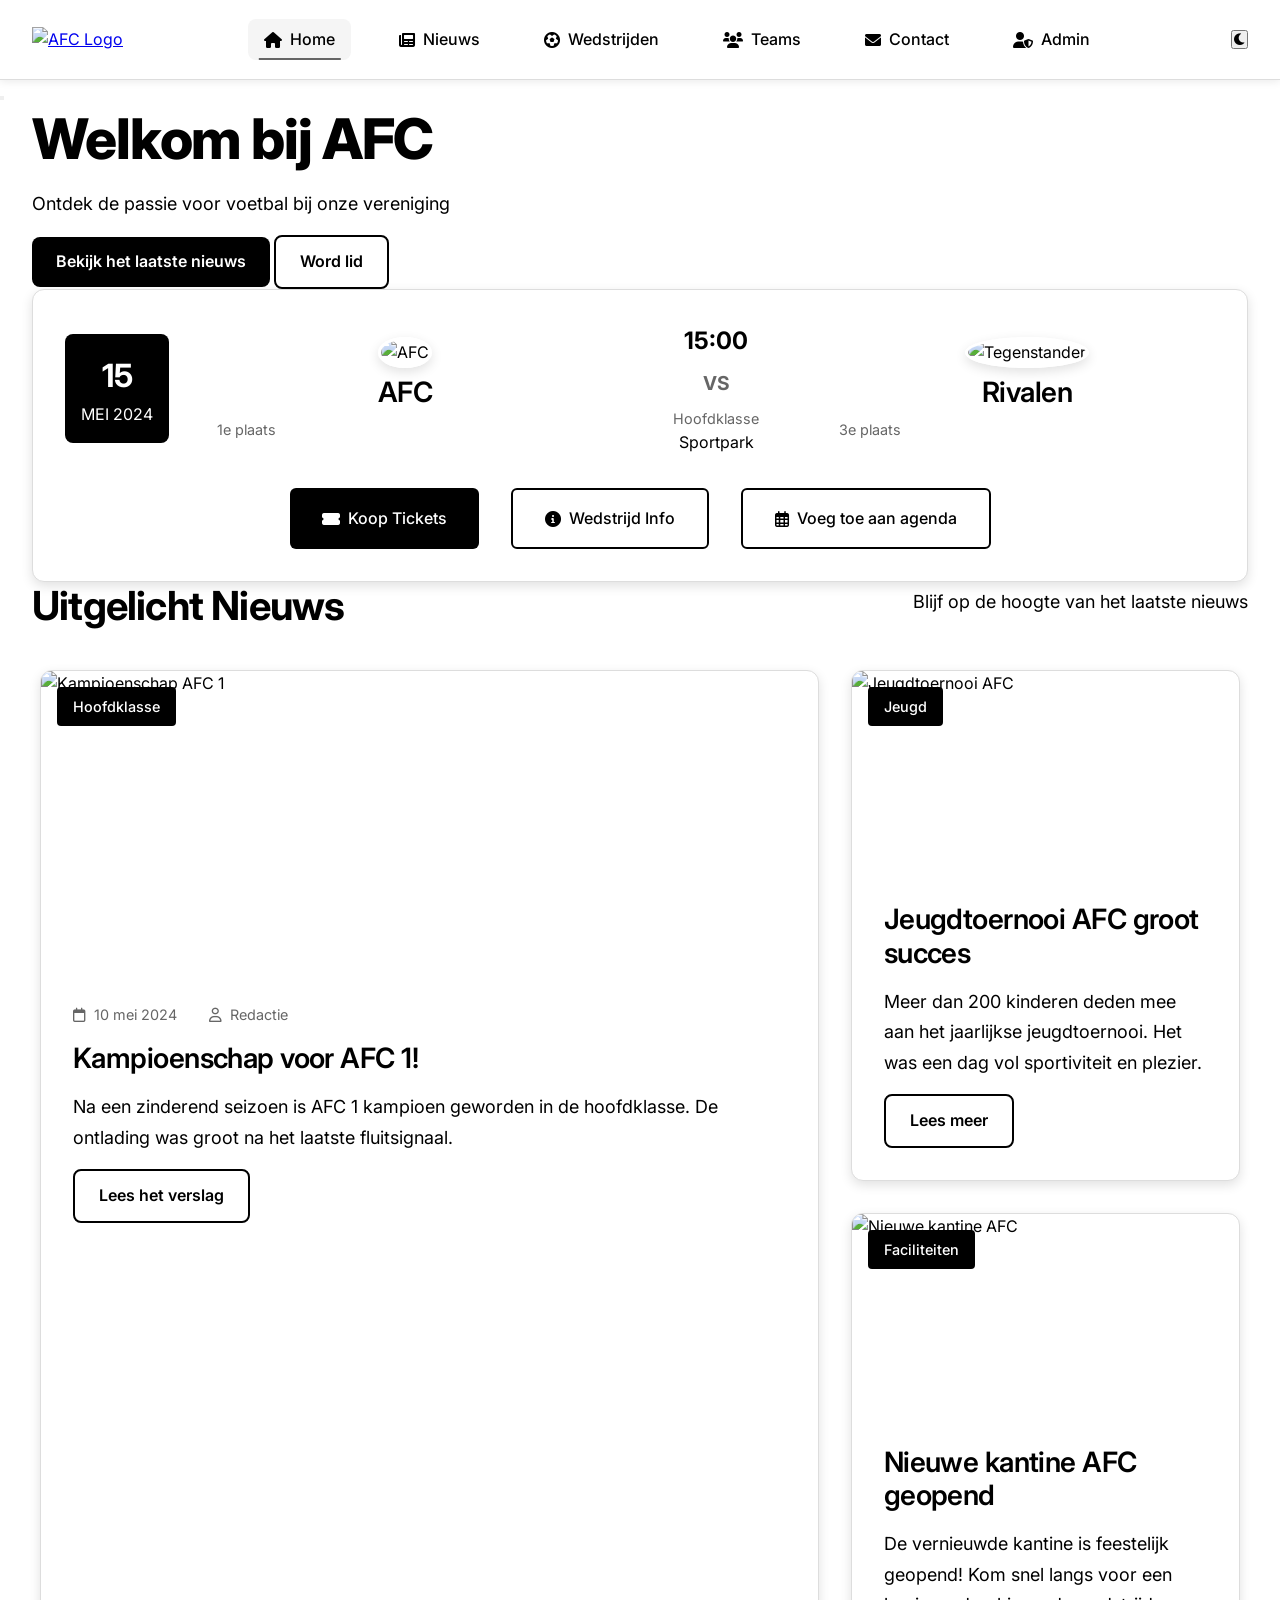
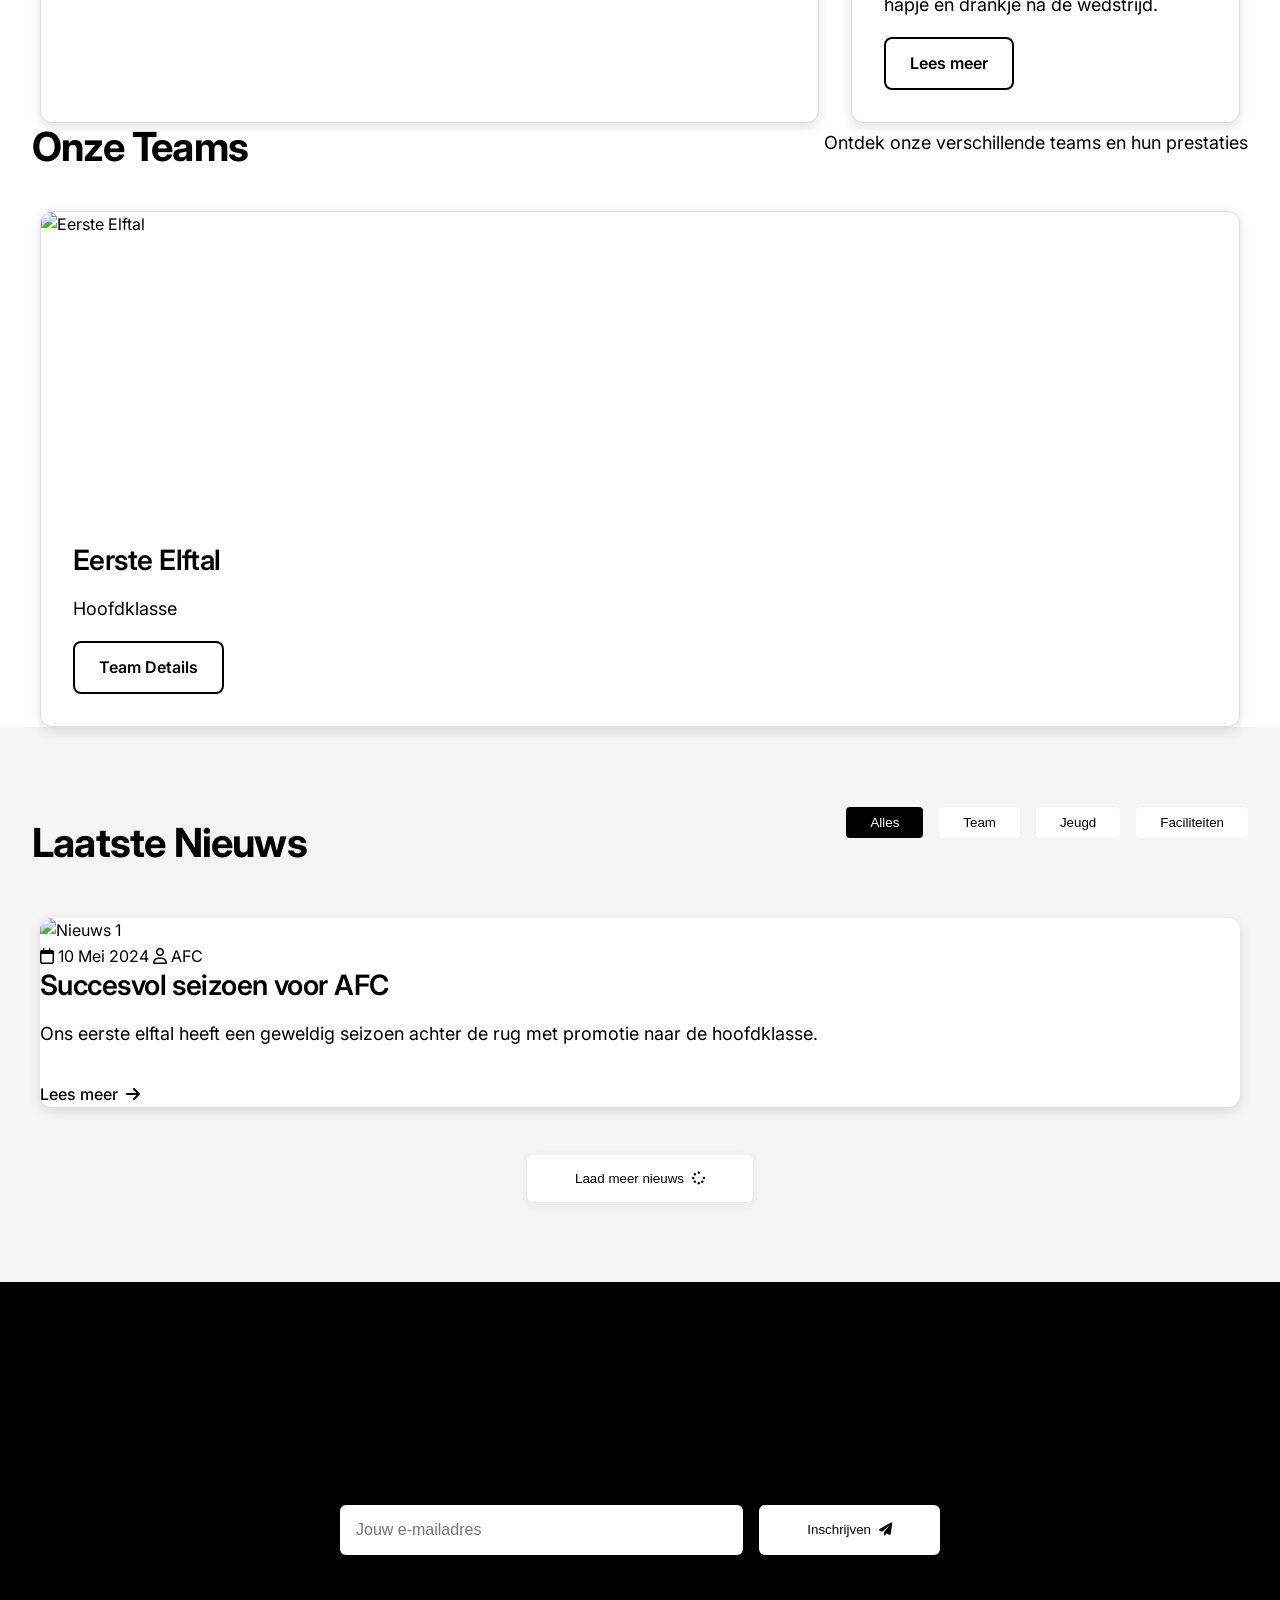
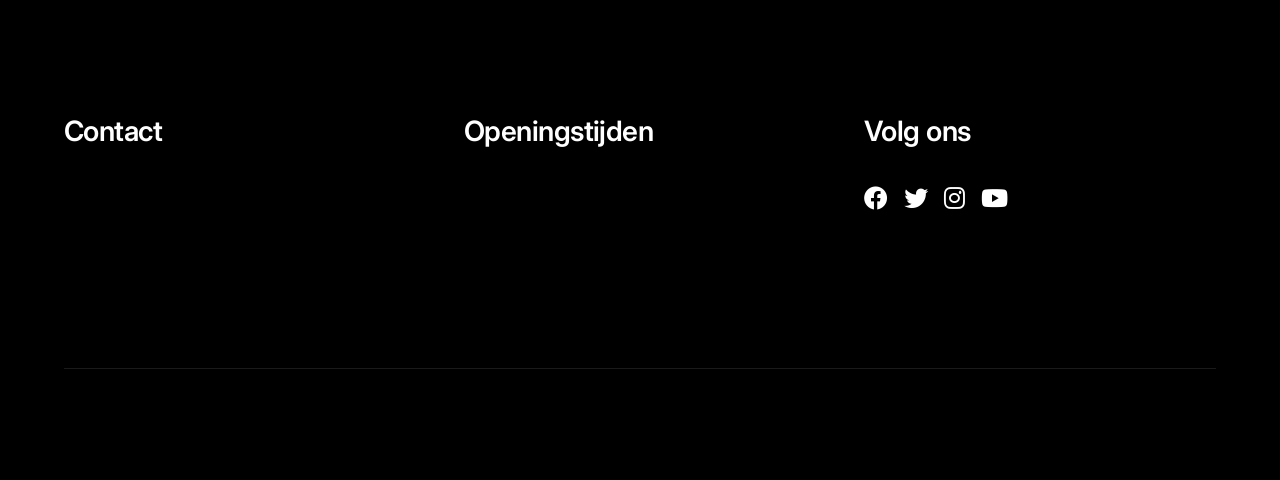
==== index.html @ 6276849e "test" ====
<!DOCTYPE html>
<html lang="nl">
<head>
    <meta charset="UTF-8">
    <meta name="viewport" content="width=device-width, initial-scale=1.0">
    <title>Home - AFC</title>
    <link rel="stylesheet" href="style.css">
    <link rel="stylesheet" href="https://cdnjs.cloudflare.com/ajax/libs/font-awesome/6.0.0/css/all.min.css">
    <link href="https://fonts.googleapis.com/css2?family=Inter:wght@400;500;600;700;800&display=swap" rel="stylesheet">
    <link rel="icon" type="image/png" href="images/logo.png">
</head>
<body>
    <!-- Navigation -->
    <button class="nav-toggle" aria-label="Toggle Navigation">
        <span></span>
        <span></span>
        <span></span>
    </button>

    <header>
        <nav class="main-nav">
            <div class="logo">
                <a href="index.html">
                    <img src="images/logo.png" alt="AFC Logo">
                </a>
            </div>
            <ul class="nav-links">
                <li><a href="index.html" class="active"><i class="fas fa-home"></i>Home</a></li>
                <li><a href="nieuws.html"><i class="fas fa-newspaper"></i>Nieuws</a></li>
                <li><a href="wedstrijden.html"><i class="fas fa-futbol"></i>Wedstrijden</a></li>
                <li><a href="teams.html"><i class="fas fa-users"></i>Teams</a></li>
                <li><a href="contact.html"><i class="fas fa-envelope"></i>Contact</a></li>
                <li><a href="admin.html"><i class="fas fa-user-shield"></i>Admin</a></li>
            </ul>
            <button class="theme-toggle" aria-label="Toggle Theme">
                <i class="fas fa-moon"></i>
            </button>
        </nav>
    </header>

    <main>
        <!-- Hero Section -->
        <section class="hero-section">
            <div class="container">
                <div class="hero-content">
                    <h1>Welkom bij AFC</h1>
                    <p class="subtitle">Ontdek de passie voor voetbal bij onze vereniging</p>
                    <div class="hero-buttons">
                        <a href="#nieuws" class="btn btn-primary">Bekijk het laatste nieuws</a>
                        <a href="contact.html" class="btn btn-secondary">Word lid</a>
                    </div>
                </div>
            </div>
        </section>

        <!-- Next Match Section -->
        <section class="section">
            <div class="container">
                <div class="card">
                    <div class="card-content">
                        <div class="match-info">
                            <div class="match-date">
                                <span class="day">15</span>
                                <span class="month">Mei</span>
                                <span class="year">2024</span>
                            </div>
                            <div class="match-teams">
                                <div class="team home">
                                    <img src="images/team1.jpg" alt="AFC">
                                    <h3>AFC</h3>
                                    <span class="team-stats">1e plaats</span>
                                </div>
                                <div class="match-details">
                                    <span class="time">15:00</span>
                                    <span class="vs">VS</span>
                                    <span class="competition">Hoofdklasse</span>
                                    <span class="stadium">Sportpark</span>
                                </div>
                                <div class="team away">
                                    <img src="images/team2.jpg" alt="Tegenstander">
                                    <h3>Rivalen</h3>
                                    <span class="team-stats">3e plaats</span>
                                </div>
                            </div>
                        </div>
                        <div class="match-actions">
                            <a href="#" class="btn btn-primary">
                                <i class="fas fa-ticket-alt"></i>
                                Koop Tickets
                            </a>
                            <a href="#" class="btn btn-secondary">
                                <i class="fas fa-info-circle"></i>
                                Wedstrijd Info
                            </a>
                            <a href="#" class="btn btn-secondary">
                                <i class="far fa-calendar-alt"></i>
                                Voeg toe aan agenda
                            </a>
                        </div>
                    </div>
                </div>
            </div>
        </section>

        <!-- Featured News Section -->
        <section class="section">
            <div class="container">
                <div class="section-header">
                    <h2>Uitgelicht Nieuws</h2>
                    <p class="subtitle">Blijf op de hoogte van het laatste nieuws</p>
                </div>
                <div class="featured-grid">
                    <article class="card featured-card main">
                        <div class="card-image">
                            <img src="images/featured1.jpg" alt="Kampioenschap AFC 1">
                            <span class="category">Hoofdklasse</span>
                        </div>
                        <div class="card-content">
                            <div class="card-meta">
                                <span class="date"><i class="far fa-calendar"></i> 10 mei 2024</span>
                                <span class="author"><i class="far fa-user"></i> Redactie</span>
                            </div>
                            <h3>Kampioenschap voor AFC 1!</h3>
                            <p>Na een zinderend seizoen is AFC 1 kampioen geworden in de hoofdklasse. De ontlading was groot na het laatste fluitsignaal.</p>
                            <a href="#" class="btn btn-secondary">Lees het verslag</a>
                        </div>
                    </article>
                    <div class="featured-side">
                        <article class="card featured-card">
                            <div class="card-image">
                                <img src="images/featured2.jpg" alt="Jeugdtoernooi AFC">
                                <span class="category">Jeugd</span>
                            </div>
                            <div class="card-content">
                                <h3>Jeugdtoernooi AFC groot succes</h3>
                                <p>Meer dan 200 kinderen deden mee aan het jaarlijkse jeugdtoernooi. Het was een dag vol sportiviteit en plezier.</p>
                                <a href="#" class="btn btn-secondary">Lees meer</a>
                            </div>
                        </article>
                        <article class="card featured-card">
                            <div class="card-image">
                                <img src="images/featured3.jpg" alt="Nieuwe kantine AFC">
                                <span class="category">Faciliteiten</span>
                            </div>
                            <div class="card-content">
                                <h3>Nieuwe kantine AFC geopend</h3>
                                <p>De vernieuwde kantine is feestelijk geopend! Kom snel langs voor een hapje en drankje na de wedstrijd.</p>
                                <a href="#" class="btn btn-secondary">Lees meer</a>
                            </div>
                        </article>
                    </div>
                </div>
            </div>
        </section>

        <!-- Teams Overview Section -->
        <section class="section">
            <div class="container">
                <div class="section-header">
                    <h2>Onze Teams</h2>
                    <p class="subtitle">Ontdek onze verschillende teams en hun prestaties</p>
                </div>
                <div class="teams-grid">
                    <div class="card team-card">
                        <div class="card-image">
                            <img src="images/team1.jpg" alt="Eerste Elftal">
                            <div class="team-overlay">
                                <div class="team-stats">
                                    <div class="stat">
                                        <span class="stat-value">24</span>
                                        <span class="stat-label">Wedstrijden</span>
                                    </div>
                                    <div class="stat">
                                        <span class="stat-value">45</span>
                                        <span class="stat-label">Punten</span>
                                    </div>
                                    <div class="stat">
                                        <span class="stat-value">1</span>
                                        <span class="stat-label">Plaats</span>
                                    </div>
                                </div>
                            </div>
                        </div>
                        <div class="card-content">
                            <h3>Eerste Elftal</h3>
                            <p>Hoofdklasse</p>
                            <a href="teams.html" class="btn btn-secondary">Team Details</a>
                        </div>
                    </div>
                    <!-- More team cards... -->
                </div>
            </div>
        </section>

        <!-- Latest News Section -->
        <section id="nieuws" class="news-section">
            <div class="section-header">
                <h2>Laatste Nieuws</h2>
                <div class="news-filters">
                    <button class="filter-btn active" data-filter="all">Alles</button>
                    <button class="filter-btn" data-filter="team">Team</button>
                    <button class="filter-btn" data-filter="jeugd">Jeugd</button>
                    <button class="filter-btn" data-filter="faciliteiten">Faciliteiten</button>
                </div>
            </div>
            <div class="news-grid">
                <article class="news-card" data-category="team">
                    <div class="news-image">
                        <img src="images/news1.jpg" alt="Nieuws 1">
                        <span class="category">Team</span>
                    </div>
                    <div class="news-content">
                        <div class="news-meta">
                            <span class="date"><i class="far fa-calendar"></i> 10 Mei 2024</span>
                            <span class="author"><i class="far fa-user"></i> AFC</span>
                        </div>
                        <h3>Succesvol seizoen voor AFC</h3>
                        <p>Ons eerste elftal heeft een geweldig seizoen achter de rug met promotie naar de hoofdklasse.</p>
                        <a href="#" class="read-more">Lees meer <i class="fas fa-arrow-right"></i></a>
                    </div>
                </article>
                <!-- More news cards... -->
            </div>
            <div class="load-more">
                <button class="load-more-btn">
                    <span>Laad meer nieuws</span>
                    <i class="fas fa-spinner"></i>
                </button>
            </div>
        </section>

        <!-- Newsletter Section -->
        <section class="newsletter-section">
            <div class="newsletter-content">
                <div class="newsletter-text">
                    <h2>Blijf op de hoogte</h2>
                    <p>Schrijf je in voor onze nieuwsbrief en mis geen enkel nieuws of evenement</p>
                </div>
                <form class="newsletter-form">
                    <div class="form-group">
                        <input type="email" placeholder="Jouw e-mailadres" required>
                        <button type="submit">
                            <span>Inschrijven</span>
                            <i class="fas fa-paper-plane"></i>
                        </button>
                    </div>
                </form>
            </div>
        </section>
    </main>

    <footer>
        <div class="container">
            <div class="footer-content">
                <div class="footer-section">
                    <h3>Contact</h3>
                    <p><i class="fas fa-map-marker-alt"></i> Sportpark 1, 1234 AB Stad</p>
                    <p><i class="fas fa-phone"></i> (012) 345 6789</p>
                    <p><i class="fas fa-envelope"></i> info@afc.nl</p>
                </div>
                <div class="footer-section">
                    <h3>Openingstijden</h3>
                    <p>Maandag - Vrijdag: 09:00 - 22:00</p>
                    <p>Zaterdag: 10:00 - 18:00</p>
                    <p>Zondag: 12:00 - 17:00</p>
                </div>
                <div class="footer-section">
                    <h3>Volg ons</h3>
                    <div class="social-links">
                        <a href="#"><i class="fab fa-facebook"></i></a>
                        <a href="#"><i class="fab fa-twitter"></i></a>
                        <a href="#"><i class="fab fa-instagram"></i></a>
                        <a href="#"><i class="fab fa-youtube"></i></a>
                    </div>
                </div>
            </div>
            <div class="footer-bottom">
                <p>&copy; 2024 AFC. Alle rechten voorbehouden.</p>
            </div>
        </div>
    </footer>

    <script src="js/main.js"></script>
</body>
</html>
---- style.css ----
/* Modern CSS Reset */
*, *::before, *::after {
    margin: 0;
    padding: 0;
    box-sizing: border-box;
}

:root {
    /* Black and White Theme Colors */
    --color-primary: #000000;
    --color-secondary: #333333;
    --color-accent: #666666;
    --color-text: #000000;
    --color-text-light: #666666;
    --color-background: #ffffff;
    --color-background-alt: #f5f5f5;
    --color-border: #dddddd;
    --color-hover: #333333;
    --color-active: #000000;
    --color-disabled: #cccccc;
    --color-overlay: rgba(0, 0, 0, 0.7);
    --color-shadow: rgba(0, 0, 0, 0.1);
    --color-shadow-strong: rgba(0, 0, 0, 0.2);

    /* Dark Mode Colors */
    --dark-primary: #ffffff;
    --dark-secondary: #cccccc;
    --dark-accent: #999999;
    --dark-text: #ffffff;
    --dark-text-light: #cccccc;
    --dark-background: #000000;
    --dark-background-alt: #111111;
    --dark-border: #333333;
    --dark-hover: #ffffff;
    --dark-active: #ffffff;
    --dark-shadow: rgba(255, 255, 255, 0.1);
    --dark-shadow-strong: rgba(255, 255, 255, 0.2);

    /* Shadows */
    --shadow-sm: 0 2px 8px rgba(0, 0, 0, 0.08);
    --shadow-md: 0 4px 12px rgba(0, 0, 0, 0.12);
    --shadow-lg: 0 8px 24px rgba(0, 0, 0, 0.15);
    --shadow-hover: 0 12px 32px rgba(0, 0, 0, 0.18);
    
    /* Transitions */
    --transition-fast: 0.2s cubic-bezier(0.4, 0, 0.2, 1);
    --transition-normal: 0.3s cubic-bezier(0.4, 0, 0.2, 1);
    --transition-slow: 0.5s cubic-bezier(0.4, 0, 0.2, 1);
    
    /* Spacing */
    --spacing-xs: 0.5rem;
    --spacing-sm: 1rem;
    --spacing-md: 2rem;
    --spacing-lg: 3rem;
    --spacing-xl: 5rem;

    /* Container */
    --container-width: 1400px;
    --container-padding: var(--spacing-md);
}

/* Base Styles */
html {
    scroll-behavior: smooth;
    font-size: 16px;
}

body {
    font-family: 'Inter', -apple-system, BlinkMacSystemFont, 'Segoe UI', Roboto, Oxygen, Ubuntu, Cantarell, sans-serif;
    line-height: 1.6;
    color: var(--color-text);
    background-color: var(--color-background);
    overflow-x: hidden;
    -webkit-font-smoothing: antialiased;
    -moz-osx-font-smoothing: grayscale;
    padding-top: 80px; /* Account for fixed header */
}

/* Container */
.container {
    max-width: var(--container-width);
    margin: 0 auto;
    padding: 0 var(--container-padding);
    width: 100%;
}

/* Enhanced Typography */
h1, h2, h3, h4, h5, h6 {
    font-weight: 700;
    line-height: 1.2;
    margin-bottom: var(--spacing-sm);
    letter-spacing: -0.02em;
    color: var(--color-text);
}

h1 { 
    font-size: clamp(2.5rem, 5vw, 3.5rem);
    font-weight: 800;
}
h2 { 
    font-size: clamp(2rem, 4vw, 2.5rem);
    font-weight: 700;
}
h3 { 
    font-size: clamp(1.5rem, 3vw, 1.75rem);
    font-weight: 600;
}
h4 { font-size: 1.5rem; }
h5 { font-size: 1.25rem; }
h6 { font-size: 1rem; }

p {
    margin-bottom: var(--spacing-sm);
    font-size: 1.125rem;
    line-height: 1.7;
    color: var(--color-text);
}

/* Enhanced Navigation */
header {
    position: fixed;
    top: 0;
    left: 0;
    width: 100%;
    z-index: 1000;
    background: var(--color-background);
    backdrop-filter: blur(12px);
    box-shadow: var(--shadow-sm);
    transition: var(--transition-normal);
    border-bottom: 1px solid var(--color-border);
    height: 80px;
}

.main-nav {
    display: flex;
    justify-content: space-between;
    align-items: center;
    height: 100%;
    max-width: var(--container-width);
    margin: 0 auto;
    padding: 0 var(--container-padding);
}

.logo {
    display: flex;
    align-items: center;
    gap: var(--spacing-xs);
}

.logo img {
    height: 50px;
    width: auto;
    transition: var(--transition-normal);
}

.logo:hover img {
    transform: scale(1.05);
}

.nav-links {
    display: flex;
    gap: var(--spacing-md);
    list-style: none;
    margin: 0;
    padding: 0;
}

.nav-links a {
    color: var(--color-text);
    text-decoration: none;
    font-weight: 500;
    padding: var(--spacing-xs) var(--spacing-sm);
    border-radius: 8px;
    transition: all var(--transition-normal);
    position: relative;
    display: flex;
    align-items: center;
    gap: 0.5rem;
}

.nav-links a::after {
    content: '';
    position: absolute;
    bottom: 0;
    left: 50%;
    width: 0;
    height: 2px;
    background: var(--color-accent);
    transition: all var(--transition-normal);
    transform: translateX(-50%);
}

.nav-links a:hover {
    color: var(--color-primary);
    background: var(--color-background-alt);
}

.nav-links a:hover::after {
    width: 80%;
}

.nav-links a.active {
    color: var(--color-primary);
    background: var(--color-background-alt);
}

.nav-links a.active::after {
    width: 80%;
}

/* Enhanced Card Styles */
.card {
    background: var(--color-background);
    border-radius: 12px;
    overflow: hidden;
    box-shadow: var(--shadow-md);
    transition: all var(--transition-normal);
    border: 1px solid var(--color-border);
}

.card:hover {
    transform: translateY(-5px);
    box-shadow: var(--shadow-hover);
}

/* Enhanced Button Styles */
.btn {
    display: inline-flex;
    align-items: center;
    justify-content: center;
    padding: 0.75rem 1.5rem;
    border-radius: 8px;
    font-weight: 600;
    text-decoration: none;
    transition: all var(--transition-normal);
    border: none;
    cursor: pointer;
    gap: 0.5rem;
}

.btn-primary {
    background: var(--color-primary);
    color: var(--color-background);
}

.btn-primary:hover {
    background: var(--color-secondary);
    color: var(--color-background);
}

.btn-secondary {
    background: var(--color-background);
    color: var(--color-primary);
    border: 2px solid var(--color-primary);
}

.btn-secondary:hover {
    background: var(--color-primary);
    color: var(--color-background);
}

/* Enhanced Form Elements */
input, textarea, select {
    width: 100%;
    padding: 0.75rem 1rem;
    border: 2px solid var(--color-border);
    border-radius: 8px;
    font-size: 1rem;
    transition: all var(--transition-normal);
    background: var(--color-background);
    color: var(--color-text);
}

input:focus, textarea:focus, select:focus {
    outline: none;
    border-color: var(--color-primary);
    box-shadow: 0 0 0 3px var(--color-shadow);
}

/* Enhanced Animations */
@keyframes fadeInUp {
    from {
        opacity: 0;
        transform: translateY(20px);
    }
    to {
        opacity: 1;
        transform: translateY(0);
    }
}

@keyframes slideIn {
    from {
        opacity: 0;
        transform: translateX(-20px);
    }
    to {
        opacity: 1;
        transform: translateX(0);
    }
}

/* Enhanced Dark Mode */
body.dark-mode {
    background-color: var(--dark-background);
    color: var(--dark-text);
}

body.dark-mode header {
    background: var(--dark-background);
    border-bottom: 1px solid var(--dark-border);
}

body.dark-mode .card {
    background: var(--dark-background-alt);
    border-color: var(--dark-border);
}

body.dark-mode input,
body.dark-mode textarea,
body.dark-mode select {
    background: var(--dark-background-alt);
    border-color: var(--dark-border);
    color: var(--dark-text);
}

/* Responsive Design */
@media (max-width: 1024px) {
    :root {
        --spacing-xl: 4rem;
        --spacing-lg: 2.5rem;
    }
    
    .main-nav {
        padding: var(--spacing-xs) var(--spacing-sm);
    }
}

@media (max-width: 768px) {
    .nav-links {
        display: none;
    }
    
    .nav-toggle {
        display: block;
    }
    
    .mobile-nav {
        position: fixed;
        top: 0;
        right: -100%;
        width: 80%;
        max-width: 400px;
        height: 100vh;
        background: var(--color-background);
        padding: var(--spacing-lg);
        transition: var(--transition-normal);
        box-shadow: var(--shadow-lg);
    }
    
    .mobile-nav.active {
        right: 0;
    }
    
    body.dark-mode .mobile-nav {
        background: var(--dark-background);
    }
}

/* Print Styles */
@media print {
    header, footer, .no-print {
        display: none;
    }
    
    body {
        background: var(--color-background);
        color: var(--color-text);
    }
    
    .card {
        box-shadow: none;
        border: 1px solid #ddd;
    }
}

/* Hero Section */
.hero {
    height: 100vh;
    position: relative;
    overflow: hidden;
}

.hero-slider {
    height: 100%;
    position: relative;
}

.slide {
    position: absolute;
    top: 0;
    left: 0;
    width: 100%;
    height: 100%;
    opacity: 0;
    transition: opacity var(--transition-slow);
}

.slide.active {
    opacity: 1;
}

.slide img {
    width: 100%;
    height: 100%;
    object-fit: cover;
}

.slide-content {
    position: absolute;
    top: 50%;
    left: 50%;
    transform: translate(-50%, -50%);
    text-align: center;
    color: var(--color-text);
    z-index: 2;
    width: 90%;
    max-width: 800px;
}

.slide-content h1 {
    font-size: 4rem;
    margin-bottom: var(--spacing-md);
    opacity: 0;
    transform: translateY(20px);
    animation: fadeInUp 0.8s forwards;
}

.slide-content p {
    font-size: 1.5rem;
    margin-bottom: var(--spacing-lg);
    opacity: 0;
    transform: translateY(20px);
    animation: fadeInUp 0.8s 0.2s forwards;
}

.slider-controls {
    position: absolute;
    bottom: var(--spacing-lg);
    left: 50%;
    transform: translateX(-50%);
    display: flex;
    align-items: center;
    gap: var(--spacing-md);
    z-index: 3;
}

.prev-slide, .next-slide {
    background: rgba(255, 255, 255, 0.2);
    border: none;
    color: var(--color-text);
    width: 40px;
    height: 40px;
    border-radius: 50%;
    cursor: pointer;
    transition: var(--transition-fast);
}

.prev-slide:hover, .next-slide:hover {
    background: rgba(255, 255, 255, 0.3);
}

.slider-dots {
    display: flex;
    gap: 0.5rem;
}

.dot {
    width: 10px;
    height: 10px;
    border-radius: 50%;
    background: rgba(255, 255, 255, 0.3);
    border: none;
    cursor: pointer;
    transition: var(--transition-fast);
}

.dot.active {
    background: var(--color-text);
    transform: scale(1.2);
}

/* Next Match Section */
.next-match-section {
    padding: var(--spacing-xl) var(--spacing-md);
    background: var(--color-background);
}

.match-banner {
    max-width: 1200px;
    margin: 0 auto;
    background: var(--color-background-alt);
    border-radius: 12px;
    padding: var(--spacing-lg);
    box-shadow: var(--shadow-lg);
}

.match-info {
    display: flex;
    align-items: center;
    gap: var(--spacing-lg);
    margin-bottom: var(--spacing-md);
}

.match-date {
    text-align: center;
    padding: var(--spacing-sm);
    background: var(--color-primary);
    color: var(--color-background);
    border-radius: 8px;
    min-width: 80px;
}

.match-date .day {
    font-size: 2rem;
    font-weight: 700;
    display: block;
}

.match-date .month {
    font-size: 1rem;
    text-transform: uppercase;
}

.match-teams {
    display: flex;
    align-items: center;
    gap: var(--spacing-lg);
    flex: 1;
}

.team {
    text-align: center;
    flex: 1;
}

.team img {
    width: 80px;
    height: 80px;
    border-radius: 50%;
    margin-bottom: var(--spacing-xs);
    border: 3px solid var(--color-background);
    box-shadow: var(--shadow-md);
}

.team h3 {
    margin-bottom: var(--spacing-xs);
}

.team-stats {
    font-size: 0.9rem;
    color: var(--color-text-light);
}

.match-details {
    text-align: center;
    padding: 0 var(--spacing-md);
}

.match-details .time {
    font-size: 1.5rem;
    font-weight: 700;
    color: var(--color-primary);
    display: block;
    margin-bottom: var(--spacing-xs);
}

.match-details .vs {
    font-size: 1.2rem;
    font-weight: 700;
    color: var(--color-text-light);
    display: block;
    margin-bottom: var(--spacing-xs);
}

.match-details .competition {
    font-size: 0.9rem;
    color: var(--color-text-light);
    display: block;
}

.match-actions {
    display: flex;
    justify-content: center;
    gap: var(--spacing-md);
}

.match-actions a {
    padding: var(--spacing-sm) var(--spacing-md);
    border-radius: 6px;
    text-decoration: none;
    font-weight: 500;
    display: flex;
    align-items: center;
    gap: 0.5rem;
    transition: var(--transition-fast);
}

.ticket-button {
    background: var(--color-primary);
    color: var(--color-background);
}

.ticket-button:hover {
    background: var(--color-secondary);
}

.info-button {
    background: var(--color-secondary);
    color: var(--color-background);
}

.info-button:hover {
    background: var(--color-primary);
}

.calendar-button {
    background: var(--color-accent);
    color: var(--color-background);
}

.calendar-button:hover {
    background: var(--color-secondary);
}

/* Featured News Section */
.featured-news {
    padding: var(--spacing-xl) var(--spacing-md);
    background: var(--color-background-alt);
}

.section-header {
    text-align: center;
    margin-bottom: var(--spacing-lg);
}

.section-header h2 {
    margin-bottom: var(--spacing-xs);
}

.section-nav {
    display: flex;
    justify-content: center;
    gap: var(--spacing-sm);
    margin-top: var(--spacing-md);
}

.section-nav button {
    background: var(--color-background);
    border: none;
    width: 40px;
    height: 40px;
    border-radius: 50%;
    cursor: pointer;
    transition: var(--transition-fast);
    box-shadow: var(--shadow-sm);
}

.section-nav button:hover {
    background: var(--color-primary);
    color: var(--color-background);
}

.featured-grid {
    display: grid;
    grid-template-columns: 2fr 1fr;
    gap: var(--spacing-md);
    max-width: 1200px;
    margin: 0 auto;
}

.featured-card {
    background: var(--color-background);
    border-radius: 12px;
    overflow: hidden;
    box-shadow: var(--shadow-md);
    transition: var(--transition-normal);
}

.featured-card:hover {
    transform: translateY(-5px);
    box-shadow: var(--shadow-lg);
}

.card-image {
    position: relative;
    height: 300px;
}

.card-image img {
    width: 100%;
    height: 100%;
    object-fit: cover;
}

.category {
    position: absolute;
    top: var(--spacing-sm);
    left: var(--spacing-sm);
    background: var(--color-primary);
    color: var(--color-background);
    padding: 0.5rem 1rem;
    border-radius: 4px;
    font-size: 0.9rem;
    font-weight: 500;
}

.card-content {
    padding: var(--spacing-md);
}

.card-meta {
    display: flex;
    gap: var(--spacing-md);
    margin-bottom: var(--spacing-sm);
    color: var(--color-text-light);
    font-size: 0.9rem;
}

.card-meta span {
    display: flex;
    align-items: center;
    gap: 0.5rem;
}

.read-more {
    color: var(--color-primary);
    text-decoration: none;
    font-weight: 500;
    display: inline-flex;
    align-items: center;
    gap: 0.5rem;
    margin-top: var(--spacing-sm);
    transition: var(--transition-fast);
}

.read-more:hover {
    gap: 1rem;
}

.featured-side {
    display: flex;
    flex-direction: column;
    gap: var(--spacing-md);
}

.featured-side .featured-card {
    flex: 1;
}

.featured-side .card-image {
    height: 200px;
}

/* Teams Overview Section */
.teams-overview {
    padding: var(--spacing-xl) var(--spacing-md);
    background: var(--color-background);
}

.teams-grid {
    display: grid;
    grid-template-columns: repeat(auto-fit, minmax(300px, 1fr));
    gap: var(--spacing-md);
    max-width: 1200px;
    margin: 0 auto;
}

.team-card {
    background: var(--color-background);
    border-radius: 12px;
    overflow: hidden;
    box-shadow: var(--shadow-md);
    transition: var(--transition-normal);
}

.team-card:hover {
    transform: translateY(-5px);
    box-shadow: var(--shadow-lg);
}

.team-image {
    position: relative;
    height: 250px;
}

.team-image img {
    width: 100%;
    height: 100%;
    object-fit: cover;
}

.team-overlay {
    position: absolute;
    top: 0;
    left: 0;
    width: 100%;
    height: 100%;
    background: rgba(0, 0, 0, 0.7);
    display: flex;
    align-items: center;
    justify-content: center;
    opacity: 0;
    transition: var(--transition-normal);
}

.team-card:hover .team-overlay {
    opacity: 1;
}

.team-stats {
    display: flex;
    gap: var(--spacing-md);
    color: var(--color-text-light);
    text-align: center;
}

.stat-value {
    font-size: 1.5rem;
    font-weight: 700;
    display: block;
}

.stat-label {
    font-size: 0.9rem;
    opacity: 0.8;
}

.team-content {
    padding: var(--spacing-md);
    text-align: center;
}

.team-content h3 {
    margin-bottom: var(--spacing-xs);
}

.team-content p {
    color: var(--color-text-light);
    margin-bottom: var(--spacing-sm);
}

.team-link {
    color: var(--color-primary);
    text-decoration: none;
    font-weight: 500;
    display: inline-flex;
    align-items: center;
    gap: 0.5rem;
    transition: var(--transition-fast);
}

.team-link:hover {
    gap: 1rem;
}

.teams-cta {
    text-align: center;
    margin-top: var(--spacing-lg);
}

/* Latest News Section */
.news-section {
    padding: var(--spacing-xl) var(--spacing-md);
    background: var(--color-background-alt);
}

.news-filters {
    display: flex;
    justify-content: center;
    gap: var(--spacing-sm);
    margin-bottom: var(--spacing-lg);
}

.filter-btn {
    background: var(--color-background);
    border: none;
    padding: 0.5rem 1.5rem;
    border-radius: 4px;
    cursor: pointer;
    transition: var(--transition-fast);
    font-weight: 500;
}

.filter-btn.active {
    background: var(--color-primary);
    color: var(--color-background);
}

.news-grid {
    display: grid;
    grid-template-columns: repeat(auto-fit, minmax(300px, 1fr));
    gap: var(--spacing-md);
    max-width: 1200px;
    margin: 0 auto;
}

.news-card {
    background: var(--color-background);
    border-radius: 12px;
    overflow: hidden;
    box-shadow: var(--shadow-md);
    transition: var(--transition-normal);
}

.news-card:hover {
    transform: translateY(-5px);
    box-shadow: var(--shadow-lg);
}

.load-more {
    text-align: center;
    margin-top: var(--spacing-lg);
}

.load-more-btn {
    background: var(--color-background);
    border: none;
    padding: var(--spacing-sm) var(--spacing-lg);
    border-radius: 6px;
    cursor: pointer;
    font-weight: 500;
    display: inline-flex;
    align-items: center;
    gap: 0.5rem;
    transition: var(--transition-fast);
    box-shadow: var(--shadow-sm);
}

.load-more-btn:hover {
    background: var(--color-primary);
    color: var(--color-background);
    transform: translateY(-2px);
}

/* Newsletter Section */
.newsletter-section {
    padding: var(--spacing-xl) var(--spacing-md);
    background: var(--color-primary);
    color: var(--color-background);
}

.newsletter-content {
    max-width: 800px;
    margin: 0 auto;
    text-align: center;
}

.newsletter-text {
    margin-bottom: var(--spacing-lg);
}

.newsletter-form {
    display: flex;
    gap: var(--spacing-sm);
    max-width: 600px;
    margin: 0 auto;
}

.form-group {
    display: flex;
    gap: var(--spacing-sm);
    width: 100%;
}

.form-group input {
    flex: 1;
    padding: var(--spacing-sm);
    border: none;
    border-radius: 6px;
    font-size: 1rem;
}

.form-group button {
    background: var(--color-background);
    color: var(--color-primary);
    border: none;
    padding: var(--spacing-sm) var(--spacing-lg);
    border-radius: 6px;
    cursor: pointer;
    font-weight: 500;
    display: flex;
    align-items: center;
    gap: 0.5rem;
    transition: var(--transition-fast);
}

.form-group button:hover {
    background: var(--color-secondary);
    color: var(--color-background);
}

/* Footer */
footer {
    background: var(--color-primary);
    color: var(--color-background);
    padding: var(--spacing-xl) var(--spacing-md) var(--spacing-md);
}

.footer-content {
    display: grid;
    grid-template-columns: repeat(auto-fit, minmax(250px, 1fr));
    gap: var(--spacing-lg);
    max-width: 1200px;
    margin: 0 auto;
}

.footer-section h3 {
    margin-bottom: var(--spacing-md);
    color: var(--color-background);
}

.social-links {
    display: flex;
    gap: var(--spacing-sm);
    margin-top: var(--spacing-md);
}

.social-links a {
    color: var(--color-background);
    font-size: 1.5rem;
    transition: var(--transition-fast);
}

.social-links a:hover {
    color: var(--color-secondary);
    transform: translateY(-2px);
}

.contact-info p {
    display: flex;
    align-items: center;
    gap: 0.5rem;
    margin-bottom: var(--spacing-sm);
}

.opening-hours p {
    display: flex;
    justify-content: space-between;
    margin-bottom: var(--spacing-sm);
}

.footer-bottom {
    max-width: 1200px;
    margin: var(--spacing-lg) auto 0;
    padding-top: var(--spacing-md);
    border-top: 1px solid rgba(255, 255, 255, 0.1);
    display: flex;
    justify-content: space-between;
    align-items: center;
}

.footer-links {
    display: flex;
    gap: var(--spacing-md);
}

.footer-links a {
    color: var(--color-background);
    text-decoration: none;
    opacity: 0.8;
    transition: var(--transition-fast);
}

.footer-links a:hover {
    opacity: 1;
    color: var(--color-secondary);
}

/* Utility Classes */
.cta-button {
    display: inline-block;
    padding: var(--spacing-sm) var(--spacing-lg);
    border-radius: 6px;
    text-decoration: none;
    font-weight: 500;
    transition: var(--transition-fast);
}

.cta-button.primary {
    background: var(--color-primary);
    color: var(--color-background);
}

.cta-button.primary:hover {
    background: var(--color-secondary);
    color: var(--color-background);
}

.cta-button.secondary {
    background: var(--color-secondary);
    color: var(--color-background);
}

.cta-button.secondary:hover {
    background: var(--color-primary);
    color: var(--color-background);
}

/* Dark Mode Styles */
[data-theme="dark"] {
    --color-primary: var(--dark-primary);
    --color-secondary: var(--dark-secondary);
    --color-accent: var(--dark-accent);
    --color-text: var(--dark-text);
    --color-text-light: var(--dark-text-light);
    --color-background: var(--dark-background);
    --color-background-alt: var(--dark-background-alt);
    --color-border: var(--dark-border);
    --color-hover: var(--dark-hover);
    --color-active: var(--dark-active);
    --color-shadow: var(--dark-shadow);
    --color-shadow-strong: var(--dark-shadow-strong);
}

/* Registration Page Styles */
.register-container {
    max-width: 500px;
    margin: 2rem auto;
    padding: 2rem;
    background: var(--card-bg);
    border-radius: 8px;
    box-shadow: var(--shadow-md);
}

.register-header {
    text-align: center;
    margin-bottom: 2rem;
}

.register-logo {
    width: 120px;
    height: auto;
    margin-bottom: 1rem;
}

.register-form {
    display: flex;
    flex-direction: column;
    gap: 1.5rem;
}

.register-form .form-group {
    display: flex;
    flex-direction: column;
    gap: 0.5rem;
}

.register-form label {
    font-weight: 500;
    color: var(--text-color);
}

.register-form input {
    padding: 0.75rem;
    border: 1px solid var(--border-color);
    border-radius: 4px;
    background: var(--bg-color);
    transition: border-color 0.2s, box-shadow 0.2s;
}

.register-form input:focus {
    border-color: var(--accent-color);
    box-shadow: 0 0 0 2px rgba(var(--accent-color-rgb), 0.1);
    outline: none;
}

.register-form .password-requirements {
    font-size: 0.875rem;
    color: var(--text-muted);
    margin-top: 0.25rem;
}

.register-form .password-requirements ul {
    list-style: none;
    padding-left: 0;
    margin: 0.5rem 0;
}

.register-form .password-requirements li {
    display: flex;
    align-items: center;
    gap: 0.5rem;
    margin-bottom: 0.25rem;
}

.register-form .password-requirements li i {
    font-size: 0.75rem;
}

.register-form .password-requirements li.valid {
    color: var(--success-color);
}

.register-form .password-requirements li.invalid {
    color: var(--error-color);
}

.register-form .form-footer {
    display: flex;
    justify-content: space-between;
    align-items: center;
    margin-top: 1rem;
}

.register-form .login-link {
    color: var(--accent-color);
    text-decoration: none;
    font-size: 0.875rem;
}

.register-form .login-link:hover {
    text-decoration: underline;
}

.register-form .error-message {
    color: var(--error-color);
    font-size: 0.875rem;
    margin-top: 0.25rem;
}

.register-form input.error {
    border-color: var(--error-color);
}

.register-form input.error:focus {
    box-shadow: 0 0 0 2px rgba(var(--error-color-rgb), 0.1);
}

.matches-hero {
    position: relative;
    height: 400px; /* Adjust height as needed */
    background: linear-gradient(rgba(0, 0, 0, 0.5), rgba(0, 0, 0, 0.5)), url('../images/soccer_hero.jpg') no-repeat center center/cover; /* Placeholder image */
    color: var(--dark-text); /* White text for dark overlay */
    display: flex;
    align-items: center;
    justify-content: center;
    text-align: center;
    overflow: hidden;
}

.matches-hero h1 {
    color: var(--dark-text);
    font-size: clamp(3rem, 6vw, 4.5rem);
    margin-bottom: var(--spacing-sm);
    text-shadow: 2px 2px 8px rgba(0, 0, 0, 0.3);
}

.matches-hero p {
    color: var(--dark-text-light);
    font-size: clamp(1.2rem, 2vw, 1.5rem);
    text-shadow: 1px 1px 4px rgba(0, 0, 0, 0.2);
}

.news-hero {
    position: relative;
    height: 400px; /* Adjust height as needed */
    background: linear-gradient(rgba(0, 0, 0, 0.5), rgba(0, 0, 0, 0.5)), url('../images/news_hero.jpg') no-repeat center center/cover; /* Placeholder image */
    color: var(--dark-text);
    display: flex;
    align-items: center;
    justify-content: center;
    text-align: center;
    overflow: hidden;
}

.news-hero h1,
.news-hero p {
    color: var(--dark-text);
    text-shadow: 2px 2px 8px rgba(0, 0, 0, 0.3);
}

.calendar-hero {
    position: relative;
    height: 400px; /* Adjust height as needed */
    background: linear-gradient(rgba(0, 0, 0, 0.5), rgba(0, 0, 0, 0.5)), url('../images/calendar_hero.jpg') no-repeat center center/cover; /* Placeholder image */
    color: var(--dark-text);
    display: flex;
    align-items: center;
    justify-content: center;
    text-align: center;
    overflow: hidden;
}

.calendar-hero h1,
.calendar-hero p {
    color: var(--dark-text);
    text-shadow: 2px 2px 8px rgba(0, 0, 0, 0.3);
}

.history-hero {
    position: relative;
    height: 400px; /* Adjust height as needed */
    background: linear-gradient(rgba(0, 0, 0, 0.5), rgba(0, 0, 0, 0.5)), url('../images/history_hero.jpg') no-repeat center center/cover; /* Placeholder image */
    color: var(--dark-text);
    display: flex;
    align-items: center;
    justify-content: center;
    text-align: center;
    overflow: hidden;
}

.history-hero h1,
.history-hero p {
    color: var(--dark-text);
    text-shadow: 2px 2px 8px rgba(0, 0, 0, 0.3);
}


.admin-container {
            min-height: 100vh;
            display: flex;
            flex-direction: column;
        }

        .admin-login {
            max-width: 400px;
            margin: 2rem auto;
            padding: 2rem;
            background: var(--card-bg);
            border-radius: 8px;
            box-shadow: var(--shadow-md);
        }

        .login-header {
            text-align: center;
            margin-bottom: 2rem;
        }

        .login-logo {
            width: 120px;
            height: auto;
            margin-bottom: 1rem;
        }

        .login-form {
            display: flex;
            flex-direction: column;
            gap: 1.5rem;
        }

        .admin-dashboard {
            display: flex;
            min-height: 100vh;
        }

        .admin-sidebar {
            width: 250px;
            background: var(--card-bg);
            padding: 1.5rem;
            border-right: 1px solid var(--border-color);
        }

        .sidebar-header {
            display: flex;
            align-items: center;
            gap: 1rem;
            margin-bottom: 2rem;
            padding-bottom: 1rem;
            border-bottom: 1px solid var(--border-color);
        }

        .sidebar-logo {
            width: 40px;
            height: auto;
        }

        .admin-nav ul {
            list-style: none;
            padding: 0;
            margin: 0;
        }

        .admin-nav a {
            display: flex;
            align-items: center;
            gap: 0.75rem;
            padding: 0.75rem 1rem;
            color: var(--text-color);
            text-decoration: none;
            border-radius: 4px;
            transition: background-color 0.2s;
        }

        .admin-nav a:hover,
        .admin-nav a.active {
            background: var(--hover-bg);
        }

        .admin-main {
            flex: 1;
            padding: 2rem;
            background: var(--bg-color);
        }

        .admin-header {
            display: flex;
            justify-content: space-between;
            align-items: center;
            margin-bottom: 2rem;
            padding-bottom: 1rem;
            border-bottom: 1px solid var(--border-color);
        }

        .header-search {
            position: relative;
            width: 300px;
        }

        .header-search input {
            width: 100%;
            padding: 0.5rem 1rem 0.5rem 2.5rem;
            border: 1px solid var(--border-color);
            border-radius: 4px;
            background: var(--card-bg);
        }

        .header-search i {
            position: absolute;
            left: 1rem;
            top: 50%;
            transform: translateY(-50%);
            color: var(--text-muted);
        }

        .header-actions {
            display: flex;
            align-items: center;
            gap: 1rem;
        }

        .btn-notification {
            position: relative;
            background: none;
            border: none;
            color: var(--text-color);
            cursor: pointer;
            padding: 0.5rem;
        }

        .notification-badge {
            position: absolute;
            top: 0;
            right: 0;
            background: var(--accent-color);
            color: white;
            font-size: 0.75rem;
            padding: 0.25rem 0.5rem;
            border-radius: 10px;
        }

        .user-profile {
            display: flex;
            align-items: center;
            gap: 0.75rem;
        }

        .user-profile img {
            width: 40px;
            height: 40px;
            border-radius: 50%;
            object-fit: cover;
        }

        .admin-section {
            background: var(--card-bg);
            border-radius: 8px;
            padding: 2rem;
            margin-bottom: 2rem;
            box-shadow: var(--shadow-sm);
        }

        .section-header {
            display: flex;
            justify-content: space-between;
            align-items: center;
            margin-bottom: 2rem;
        }

        .stats-grid {
            display: grid;
            grid-template-columns: repeat(auto-fit, minmax(200px, 1fr));
            gap: 1.5rem;
            margin-bottom: 2rem;
        }

        .stat-card {
            background: var(--bg-color);
            padding: 1.5rem;
            border-radius: 8px;
            display: flex;
            align-items: center;
            gap: 1rem;
        }

        .stat-card i {
            font-size: 2rem;
            color: var(--accent-color);
        }

        .stat-info h3 {
            font-size: 0.875rem;
            color: var(--text-muted);
            margin: 0;
        }

        .stat-info p {
            font-size: 1.5rem;
            font-weight: 600;
            margin: 0.25rem 0 0;
        }

        .content-filters {
            display: flex;
            gap: 1rem;
            margin-bottom: 1.5rem;
        }

        .filter-select {
            padding: 0.5rem;
            border: 1px solid var(--border-color);
            border-radius: 4px;
            background: var(--card-bg);
        }

        .search-box {
            position: relative;
            flex: 1;
        }

        .search-box input {
            width: 100%;
            padding: 0.5rem 1rem 0.5rem 2.5rem;
            border: 1px solid var(--border-color);
            border-radius: 4px;
            background: var(--card-bg);
        }

        .search-box i {
            position: absolute;
            left: 1rem;
            top: 50%;
            transform: translateY(-50%);
            color: var(--text-muted);
        }

        .content-list {
            background: var(--card-bg);
            border-radius: 8px;
            overflow: hidden;
        }

        .settings-grid {
            display: grid;
            grid-template-columns: repeat(auto-fit, minmax(300px, 1fr));
            gap: 2rem;
        }

        .settings-card {
            background: var(--bg-color);
            padding: 1.5rem;
            border-radius: 8px;
        }

        .settings-form {
            display: flex;
            flex-direction: column;
            gap: 1rem;
        }

        .modal {
            display: none;
            position: fixed;
            top: 0;
            left: 0;
            width: 100%;
            height: 100%;
            background: rgba(0, 0, 0, 0.5);
            z-index: 1000;
        }

        .modal-content {
            position: relative;
            background: var(--card-bg);
            width: 90%;
            max-width: 600px;
            margin: 2rem auto;
            padding: 2rem;
            border-radius: 8px;
            box-shadow: var(--shadow-lg);
        }

        .modal-header {
            display: flex;
            justify-content: space-between;
            align-items: center;
            margin-bottom: 1.5rem;
        }

        .close-modal {
            background: none;
            border: none;
            font-size: 1.5rem;
            cursor: pointer;
            color: var(--text-muted);
        }

        .modal-form {
            display: flex;
            flex-direction: column;
            gap: 1.5rem;
        }

        .form-actions {
            display: flex;
            justify-content: flex-end;
            gap: 1rem;
            margin-top: 1rem;
        }

        @media (max-width: 768px) {
            .admin-dashboard {
                flex-direction: column;
            }

            .admin-sidebar {
                width: 100%;
                border-right: none;
                border-bottom: 1px solid var(--border-color);
            }

            .admin-main {
                padding: 1rem;
            }

            .header-search {
                width: 200px;
            }

            .stats-grid {
                grid-template-columns: 1fr;
            }

            .settings-grid {
                grid-template-columns: 1fr;
            }
        }
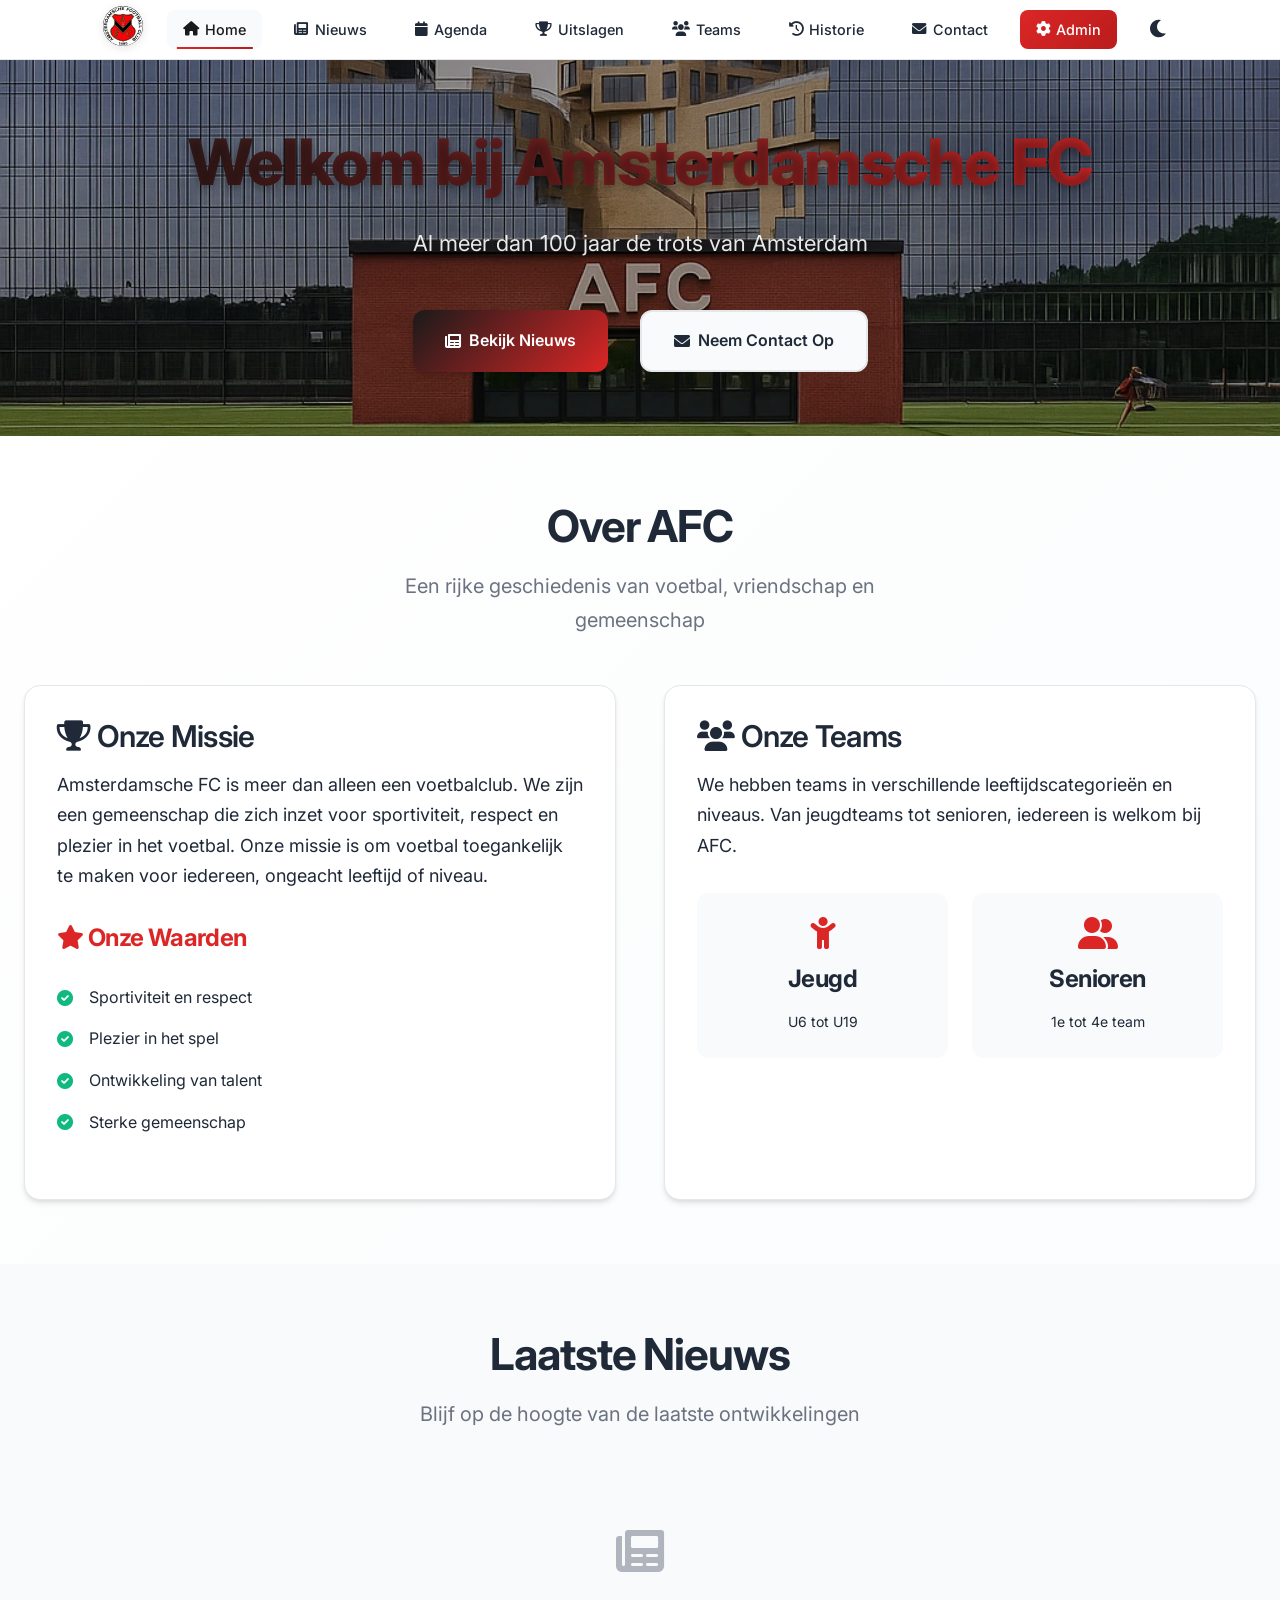
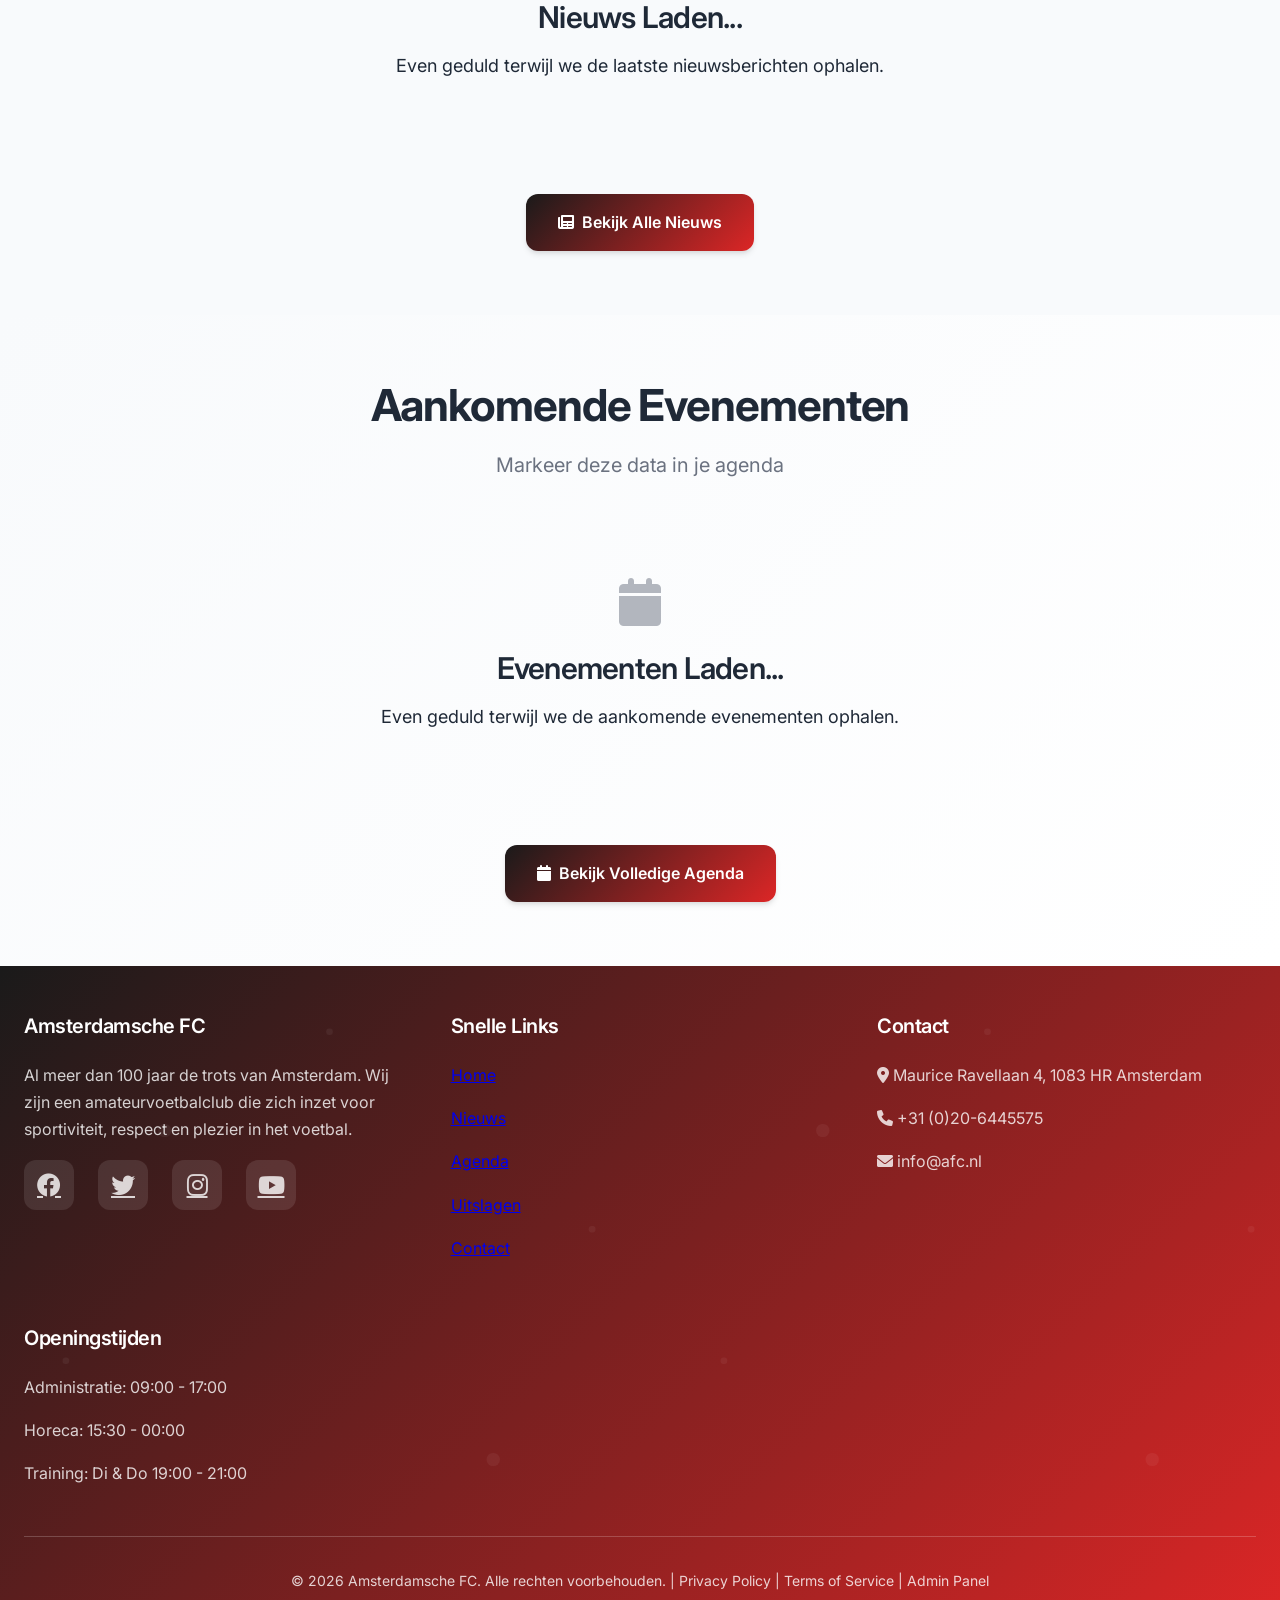
==== commit 1f643cd5: "alle files van iedereen gecommit" ====
--- a/index.html
+++ b/index.html
@@ -1,271 +1,209 @@
 <!DOCTYPE html>
+
 <html lang="nl">
 <head>
+    <!-- Meta tags voor SEO en viewport instellingen -->
     <meta charset="UTF-8">
     <meta name="viewport" content="width=device-width, initial-scale=1.0">
-    <title>Home - AFC</title>
+    <title>AFC - Amsterdamsche Football Club</title>
+    
+    <!-- CSS bestanden voor styling -->
     <link rel="stylesheet" href="style.css">
+    <link rel="icon" type="image/svg+xml" href="fotos/afc-logo.svg">
+    
+    <!-- Google Fonts voor typografie -->
+    <link rel="preconnect" href="https://fonts.googleapis.com">
+    <link rel="preconnect" href="https://fonts.gstatic.com" crossorigin>
+    <link href="https://fonts.googleapis.com/css2?family=Inter:wght@300;400;500;600;700&display=swap" rel="stylesheet">
+    
+    <!-- Font Awesome voor iconen -->
     <link rel="stylesheet" href="https://cdnjs.cloudflare.com/ajax/libs/font-awesome/6.0.0/css/all.min.css">
-    <link href="https://fonts.googleapis.com/css2?family=Inter:wght@400;500;600;700;800&display=swap" rel="stylesheet">
-    <link rel="icon" type="image/png" href="images/logo.png">
 </head>
 <body>
-    <!-- Navigation -->
-    <button class="nav-toggle" aria-label="Toggle Navigation">
-        <span></span>
-        <span></span>
-        <span></span>
-    </button>
-
+    <!-- Header sectie met navigatie -->
     <header>
         <nav class="main-nav">
-            <div class="logo">
+            <!-- Logo container met AFC logo -->
+            <div class="logo-container">
                 <a href="index.html">
-                    <img src="images/logo.png" alt="AFC Logo">
+                    <img src="fotos/afc-logo.svg" alt="AFC Logo" class="logo-image" style="height: 40px !important; width: auto !important; max-height: 40px !important; max-width: 40px !important;">
                 </a>
             </div>
-            <ul class="nav-links">
-                <li><a href="index.html" class="active"><i class="fas fa-home"></i>Home</a></li>
-                <li><a href="nieuws.html"><i class="fas fa-newspaper"></i>Nieuws</a></li>
-                <li><a href="wedstrijden.html"><i class="fas fa-futbol"></i>Wedstrijden</a></li>
-                <li><a href="teams.html"><i class="fas fa-users"></i>Teams</a></li>
-                <li><a href="contact.html"><i class="fas fa-envelope"></i>Contact</a></li>
-                <li><a href="admin.html"><i class="fas fa-user-shield"></i>Admin</a></li>
+            
+            <!-- Navigatie links voor alle pagina's -->
+            <ul class="nav-links" id="nav-links">
+                <li><a href="index.html" class="active"><i class="fas fa-home"></i> Home</a></li>
+                <li><a href="nieuws.html"><i class="fas fa-newspaper"></i> Nieuws</a></li>
+                <li><a href="agenda.html"><i class="fas fa-calendar"></i> Agenda</a></li>
+                <li><a href="uitslagen.html"><i class="fas fa-trophy"></i> Uitslagen</a></li>
+                <li><a href="teams.html"><i class="fas fa-users"></i> Teams</a></li>
+                <li><a href="historie.html"><i class="fas fa-history"></i> Historie</a></li>
+                <li><a href="contact.html"><i class="fas fa-envelope"></i> Contact</a></li>
+                <li><a href="admin/login.html" style="background: linear-gradient(135deg, var(--color-secondary) 0%, var(--color-accent) 100%); color: white;"><i class="fas fa-cog"></i> Admin</a></li>
             </ul>
-            <button class="theme-toggle" aria-label="Toggle Theme">
-                <i class="fas fa-moon"></i>
-            </button>
+            
+            <!-- Navigatie controls voor thema toggle en mobiele menu -->
+            <div class="nav-controls">
+                <button class="theme-toggle" id="theme-toggle">
+                    <i class="fas fa-moon"></i>
+                </button>
+                <button class="mobile-menu-toggle" id="mobile-menu-toggle">
+                    <i class="fas fa-bars"></i>
+                </button>
+            </div>
         </nav>
     </header>
 
-    <main>
-        <!-- Hero Section -->
-        <section class="hero-section">
-            <div class="container">
-                <div class="hero-content">
-                    <h1>Welkom bij AFC</h1>
-                    <p class="subtitle">Ontdek de passie voor voetbal bij onze vereniging</p>
-                    <div class="hero-buttons">
-                        <a href="#nieuws" class="btn btn-primary">Bekijk het laatste nieuws</a>
-                        <a href="contact.html" class="btn btn-secondary">Word lid</a>
-                    </div>
-                </div>
-            </div>
-        </section>
-
-        <!-- Next Match Section -->
-        <section class="section">
-            <div class="container">
+    <!-- Hero sectie met welkomstbericht en call-to-action buttons -->
+    <section class="hero-section">
+        <div class="container">
+            <div class="hero-content">
+                <h1>Welkom bij Amsterdamsche FC</h1>
+                <p class="subtitle">Al meer dan 100 jaar de trots van Amsterdam</p>
+                <div class="hero-buttons">
+                    <a href="nieuws.html" class="btn btn-primary">
+                        <i class="fas fa-newspaper"></i>
+                        Bekijk Nieuws
+                    </a>
+                    <a href="contact.html" class="btn btn-secondary">
+                        <i class="fas fa-envelope"></i>
+                        Neem Contact Op
+                    </a>
+                </div>
+            </div>
+        </div>
+    </section>
+
+    <!-- Over AFC sectie met missie, waarden en teams informatie -->
+    <section class="section">
+        <div class="container">
+            <div class="section-header">
+                <h2>Over AFC</h2>
+                <p class="subtitle">Een rijke geschiedenis van voetbal, vriendschap en gemeenschap</p>
+            </div>
+            
+            <!-- Grid layout voor missie en teams informatie -->
+            <div class="grid-2">
+                <!-- Kaart met missie en waarden -->
                 <div class="card">
                     <div class="card-content">
-                        <div class="match-info">
-                            <div class="match-date">
-                                <span class="day">15</span>
-                                <span class="month">Mei</span>
-                                <span class="year">2024</span>
+                        <h3><i class="fas fa-trophy"></i> Onze Missie</h3>
+                        <p>Amsterdamsche FC is meer dan alleen een voetbalclub. We zijn een gemeenschap die zich inzet voor sportiviteit, respect en plezier in het voetbal. Onze missie is om voetbal toegankelijk te maken voor iedereen, ongeacht leeftijd of niveau.</p>
+                        
+                        <h4 style="margin-top: var(--spacing-lg); color: var(--color-secondary);">
+                            <i class="fas fa-star"></i> Onze Waarden
+                        </h4>
+                        <ul style="list-style: none; padding: 0; margin: var(--spacing-md) 0;">
+                            <li style="padding: var(--spacing-xs) 0; display: flex; align-items: center; gap: var(--spacing-sm);">
+                                <i class="fas fa-check-circle" style="color: var(--color-success);"></i>
+                                Sportiviteit en respect
+                            </li>
+                            <li style="padding: var(--spacing-xs) 0; display: flex; align-items: center; gap: var(--spacing-sm);">
+                                <i class="fas fa-check-circle" style="color: var(--color-success);"></i>
+                                Plezier in het spel
+                            </li>
+                            <li style="padding: var(--spacing-xs) 0; display: flex; align-items: center; gap: var(--spacing-sm);">
+                                <i class="fas fa-check-circle" style="color: var(--color-success);"></i>
+                                Ontwikkeling van talent
+                            </li>
+                            <li style="padding: var(--spacing-xs) 0; display: flex; align-items: center; gap: var(--spacing-sm);">
+                                <i class="fas fa-check-circle" style="color: var(--color-success);"></i>
+                                Sterke gemeenschap
+                            </li>
+                        </ul>
+                    </div>
+                </div>
+                
+                <!-- Kaart met teams informatie -->
+                <div class="card">
+                    <div class="card-content">
+                        <h3><i class="fas fa-users"></i> Onze Teams</h3>
+                        <p>We hebben teams in verschillende leeftijdscategorieën en niveaus. Van jeugdteams tot senioren, iedereen is welkom bij AFC.</p>
+                        
+                        <!-- Grid voor jeugd en senioren teams -->
+                        <div style="display: grid; grid-template-columns: 1fr 1fr; gap: var(--spacing-md); margin-top: var(--spacing-lg);">
+                            <div style="text-align: center; padding: var(--spacing-md); background: var(--color-background-alt); border-radius: var(--radius-lg);">
+                                <i class="fas fa-child" style="font-size: 2rem; color: var(--color-secondary); margin-bottom: var(--spacing-sm);"></i>
+                                <h4>Jeugd</h4>
+                                <p style="margin: 0; font-size: 0.875rem;">U6 tot U19</p>
                             </div>
-                            <div class="match-teams">
-                                <div class="team home">
-                                    <img src="images/team1.jpg" alt="AFC">
-                                    <h3>AFC</h3>
-                                    <span class="team-stats">1e plaats</span>
-                                </div>
-                                <div class="match-details">
-                                    <span class="time">15:00</span>
-                                    <span class="vs">VS</span>
-                                    <span class="competition">Hoofdklasse</span>
-                                    <span class="stadium">Sportpark</span>
-                                </div>
-                                <div class="team away">
-                                    <img src="images/team2.jpg" alt="Tegenstander">
-                                    <h3>Rivalen</h3>
-                                    <span class="team-stats">3e plaats</span>
-                                </div>
+                            <div style="text-align: center; padding: var(--spacing-md); background: var(--color-background-alt); border-radius: var(--radius-lg);">
+                                <i class="fas fa-user-friends" style="font-size: 2rem; color: var(--color-secondary); margin-bottom: var(--spacing-sm);"></i>
+                                <h4>Senioren</h4>
+                                <p style="margin: 0; font-size: 0.875rem;">1e tot 4e team</p>
                             </div>
                         </div>
-                        <div class="match-actions">
-                            <a href="#" class="btn btn-primary">
-                                <i class="fas fa-ticket-alt"></i>
-                                Koop Tickets
-                            </a>
-                            <a href="#" class="btn btn-secondary">
-                                <i class="fas fa-info-circle"></i>
-                                Wedstrijd Info
-                            </a>
-                            <a href="#" class="btn btn-secondary">
-                                <i class="far fa-calendar-alt"></i>
-                                Voeg toe aan agenda
-                            </a>
-                        </div>
                     </div>
                 </div>
             </div>
-        </section>
-
-        <!-- Featured News Section -->
-        <section class="section">
-            <div class="container">
-                <div class="section-header">
-                    <h2>Uitgelicht Nieuws</h2>
-                    <p class="subtitle">Blijf op de hoogte van het laatste nieuws</p>
-                </div>
-                <div class="featured-grid">
-                    <article class="card featured-card main">
-                        <div class="card-image">
-                            <img src="images/featured1.jpg" alt="Kampioenschap AFC 1">
-                            <span class="category">Hoofdklasse</span>
-                        </div>
-                        <div class="card-content">
-                            <div class="card-meta">
-                                <span class="date"><i class="far fa-calendar"></i> 10 mei 2024</span>
-                                <span class="author"><i class="far fa-user"></i> Redactie</span>
-                            </div>
-                            <h3>Kampioenschap voor AFC 1!</h3>
-                            <p>Na een zinderend seizoen is AFC 1 kampioen geworden in de hoofdklasse. De ontlading was groot na het laatste fluitsignaal.</p>
-                            <a href="#" class="btn btn-secondary">Lees het verslag</a>
-                        </div>
-                    </article>
-                    <div class="featured-side">
-                        <article class="card featured-card">
-                            <div class="card-image">
-                                <img src="images/featured2.jpg" alt="Jeugdtoernooi AFC">
-                                <span class="category">Jeugd</span>
-                            </div>
-                            <div class="card-content">
-                                <h3>Jeugdtoernooi AFC groot succes</h3>
-                                <p>Meer dan 200 kinderen deden mee aan het jaarlijkse jeugdtoernooi. Het was een dag vol sportiviteit en plezier.</p>
-                                <a href="#" class="btn btn-secondary">Lees meer</a>
-                            </div>
-                        </article>
-                        <article class="card featured-card">
-                            <div class="card-image">
-                                <img src="images/featured3.jpg" alt="Nieuwe kantine AFC">
-                                <span class="category">Faciliteiten</span>
-                            </div>
-                            <div class="card-content">
-                                <h3>Nieuwe kantine AFC geopend</h3>
-                                <p>De vernieuwde kantine is feestelijk geopend! Kom snel langs voor een hapje en drankje na de wedstrijd.</p>
-                                <a href="#" class="btn btn-secondary">Lees meer</a>
-                            </div>
-                        </article>
-                    </div>
-                </div>
-            </div>
-        </section>
-
-        <!-- Teams Overview Section -->
-        <section class="section">
-            <div class="container">
-                <div class="section-header">
-                    <h2>Onze Teams</h2>
-                    <p class="subtitle">Ontdek onze verschillende teams en hun prestaties</p>
-                </div>
-                <div class="teams-grid">
-                    <div class="card team-card">
-                        <div class="card-image">
-                            <img src="images/team1.jpg" alt="Eerste Elftal">
-                            <div class="team-overlay">
-                                <div class="team-stats">
-                                    <div class="stat">
-                                        <span class="stat-value">24</span>
-                                        <span class="stat-label">Wedstrijden</span>
-                                    </div>
-                                    <div class="stat">
-                                        <span class="stat-value">45</span>
-                                        <span class="stat-label">Punten</span>
-                                    </div>
-                                    <div class="stat">
-                                        <span class="stat-value">1</span>
-                                        <span class="stat-label">Plaats</span>
-                                    </div>
-                                </div>
-                            </div>
-                        </div>
-                        <div class="card-content">
-                            <h3>Eerste Elftal</h3>
-                            <p>Hoofdklasse</p>
-                            <a href="teams.html" class="btn btn-secondary">Team Details</a>
-                        </div>
-                    </div>
-                    <!-- More team cards... -->
-                </div>
-            </div>
-        </section>
-
-        <!-- Latest News Section -->
-        <section id="nieuws" class="news-section">
+        </div>
+    </section>
+
+    <!-- Laatste nieuws sectie - dynamisch geladen via JavaScript -->
+    <section class="section" style="background: var(--color-background-alt);">
+        <div class="container">
             <div class="section-header">
                 <h2>Laatste Nieuws</h2>
-                <div class="news-filters">
-                    <button class="filter-btn active" data-filter="all">Alles</button>
-                    <button class="filter-btn" data-filter="team">Team</button>
-                    <button class="filter-btn" data-filter="jeugd">Jeugd</button>
-                    <button class="filter-btn" data-filter="faciliteiten">Faciliteiten</button>
-                </div>
-            </div>
-            <div class="news-grid">
-                <article class="news-card" data-category="team">
-                    <div class="news-image">
-                        <img src="images/news1.jpg" alt="Nieuws 1">
-                        <span class="category">Team</span>
-                    </div>
-                    <div class="news-content">
-                        <div class="news-meta">
-                            <span class="date"><i class="far fa-calendar"></i> 10 Mei 2024</span>
-                            <span class="author"><i class="far fa-user"></i> AFC</span>
-                        </div>
-                        <h3>Succesvol seizoen voor AFC</h3>
-                        <p>Ons eerste elftal heeft een geweldig seizoen achter de rug met promotie naar de hoofdklasse.</p>
-                        <a href="#" class="read-more">Lees meer <i class="fas fa-arrow-right"></i></a>
-                    </div>
-                </article>
-                <!-- More news cards... -->
-            </div>
-            <div class="load-more">
-                <button class="load-more-btn">
-                    <span>Laad meer nieuws</span>
-                    <i class="fas fa-spinner"></i>
-                </button>
-            </div>
-        </section>
-
-        <!-- Newsletter Section -->
-        <section class="newsletter-section">
-            <div class="newsletter-content">
-                <div class="newsletter-text">
-                    <h2>Blijf op de hoogte</h2>
-                    <p>Schrijf je in voor onze nieuwsbrief en mis geen enkel nieuws of evenement</p>
-                </div>
-                <form class="newsletter-form">
-                    <div class="form-group">
-                        <input type="email" placeholder="Jouw e-mailadres" required>
-                        <button type="submit">
-                            <span>Inschrijven</span>
-                            <i class="fas fa-paper-plane"></i>
-                        </button>
-                    </div>
-                </form>
-            </div>
-        </section>
-    </main>
-
+                <p class="subtitle">Blijf op de hoogte van de laatste ontwikkelingen</p>
+            </div>
+            
+            <!-- Container voor dynamisch geladen nieuws items -->
+            <div id="news-container" style="display: grid; gap: var(--spacing-lg); max-width: 800px; margin: 0 auto;">
+                <!-- Loading placeholder - wordt vervangen door echte content -->
+                <div style="text-align: center; padding: var(--spacing-xl); color: var(--color-text-light);">
+                    <i class="fas fa-newspaper" style="font-size: 3rem; margin-bottom: var(--spacing-md); opacity: 0.5;"></i>
+                    <h3>Nieuws Laden...</h3>
+                    <p>Even geduld terwijl we de laatste nieuwsberichten ophalen.</p>
+                </div>
+            </div>
+            
+            <!-- Link naar volledige nieuws pagina -->
+            <div style="text-align: center; margin-top: var(--spacing-xl);">
+                <a href="nieuws.html" class="btn btn-primary">
+                    <i class="fas fa-newspaper"></i>
+                    Bekijk Alle Nieuws
+                </a>
+            </div>
+        </div>
+    </section>
+
+    <!-- Aankomende evenementen sectie - dynamisch geladen via JavaScript -->
+    <section class="upcoming-events">
+        <div class="container">
+            <div class="section-header">
+                <h2>Aankomende Evenementen</h2>
+                <p class="subtitle">Markeer deze data in je agenda</p>
+            </div>
+            
+            <!-- Container voor dynamisch geladen evenementen -->
+            <div id="events-container">
+                <!-- Loading placeholder - wordt vervangen door echte content -->
+                <div style="text-align: center; padding: var(--spacing-xl); color: var(--color-text-light);">
+                    <i class="fas fa-calendar" style="font-size: 3rem; margin-bottom: var(--spacing-md); opacity: 0.5;"></i>
+                    <h3>Evenementen Laden...</h3>
+                    <p>Even geduld terwijl we de aankomende evenementen ophalen.</p>
+                </div>
+            </div>
+            
+            <!-- Link naar volledige agenda pagina -->
+            <div style="text-align: center; margin-top: var(--spacing-xl);">
+                <a href="agenda.html" class="btn btn-primary">
+                    <i class="fas fa-calendar"></i>
+                    Bekijk Volledige Agenda
+                </a>
+            </div>
+        </div>
+    </section>
+
+    <!-- Footer met contactinformatie en links -->
     <footer>
         <div class="container">
             <div class="footer-content">
+                <!-- Over AFC sectie in footer -->
                 <div class="footer-section">
-                    <h3>Contact</h3>
-                    <p><i class="fas fa-map-marker-alt"></i> Sportpark 1, 1234 AB Stad</p>
-                    <p><i class="fas fa-phone"></i> (012) 345 6789</p>
-                    <p><i class="fas fa-envelope"></i> info@afc.nl</p>
-                </div>
-                <div class="footer-section">
-                    <h3>Openingstijden</h3>
-                    <p>Maandag - Vrijdag: 09:00 - 22:00</p>
-                    <p>Zaterdag: 10:00 - 18:00</p>
-                    <p>Zondag: 12:00 - 17:00</p>
-                </div>
-                <div class="footer-section">
-                    <h3>Volg ons</h3>
+                    <h3>Amsterdamsche FC</h3>
+                    <p>Al meer dan 100 jaar de trots van Amsterdam. Wij zijn een amateurvoetbalclub die zich inzet voor sportiviteit, respect en plezier in het voetbal.</p>
+                    <!-- Social media links -->
                     <div class="social-links">
                         <a href="#"><i class="fab fa-facebook"></i></a>
                         <a href="#"><i class="fab fa-twitter"></i></a>
@@ -273,13 +211,148 @@
                         <a href="#"><i class="fab fa-youtube"></i></a>
                     </div>
                 </div>
-            </div>
+                
+                <!-- Snelle links sectie -->
+                <div class="footer-section">
+                    <h3>Snelle Links</h3>
+                    <p><a href="index.html">Home</a></p>
+                    <p><a href="nieuws.html">Nieuws</a></p>
+                    <p><a href="agenda.html">Agenda</a></p>
+                    <p><a href="uitslagen.html">Uitslagen</a></p>
+                    <p><a href="contact.html">Contact</a></p>
+                </div>
+                
+                <div class="footer-section">
+                    <h3>Contact</h3>
+                    <p><i class="fas fa-map-marker-alt"></i> Maurice Ravellaan 4, 1083 HR Amsterdam</p>
+                    <p><i class="fas fa-phone"></i> +31 (0)20-6445575</p>
+                    <p><i class="fas fa-envelope"></i> info@afc.nl</p>
+                </div>
+                
+                <div class="footer-section">
+                    <h3>Openingstijden</h3>
+                    <p>Administratie: 09:00 - 17:00</p>
+                    <p>Horeca: 15:30 - 00:00</p>
+                    <p>Training: Di & Do 19:00 - 21:00</p>
+                </div>
+            </div>
+            
             <div class="footer-bottom">
-                <p>&copy; 2024 AFC. Alle rechten voorbehouden.</p>
+                <p>&copy; <span id="current-year">2025</span> Amsterdamsche FC. Alle rechten voorbehouden. | 
+                <a href="#">Privacy Policy</a> | 
+                <a href="#">Terms of Service</a> | 
+                <a href="admin/dashboard.html">Admin Panel</a></p>
             </div>
         </div>
     </footer>
 
     <script src="js/main.js"></script>
+    <script>
+        // Mobile menu functionality
+        document.addEventListener('DOMContentLoaded', function() {
+            const mobileMenuToggle = document.getElementById('mobile-menu-toggle');
+            const navLinks = document.getElementById('nav-links');
+            const themeToggle = document.getElementById('theme-toggle');
+            
+            // Mobile menu toggle
+            mobileMenuToggle.addEventListener('click', function() {
+                navLinks.classList.toggle('active');
+                const icon = this.querySelector('i');
+                if (navLinks.classList.contains('active')) {
+                    icon.className = 'fas fa-times';
+                } else {
+                    icon.className = 'fas fa-bars';
+                }
+            });
+            
+            // Close mobile menu when clicking on a link
+            navLinks.addEventListener('click', function(e) {
+                if (e.target.tagName === 'A') {
+                    navLinks.classList.remove('active');
+                    const icon = mobileMenuToggle.querySelector('i');
+                    icon.className = 'fas fa-bars';
+                }
+            });
+            
+            // Theme toggle functionality
+            themeToggle.addEventListener('click', function() {
+                document.body.classList.toggle('dark-mode');
+                const icon = this.querySelector('i');
+                if (document.body.classList.contains('dark-mode')) {
+                    icon.className = 'fas fa-sun';
+                    localStorage.setItem('theme', 'dark');
+                } else {
+                    icon.className = 'fas fa-moon';
+                    localStorage.setItem('theme', 'light');
+                }
+            });
+            
+            // Load saved theme
+            const savedTheme = localStorage.getItem('theme');
+            if (savedTheme === 'dark') {
+                document.body.classList.add('dark-mode');
+                const icon = themeToggle.querySelector('i');
+                icon.className = 'fas fa-sun';
+            }
+            
+            // Update current year
+            document.getElementById('current-year').textContent = new Date().getFullYear();
+        });
+
+        // Load news and events
+        document.addEventListener('DOMContentLoaded', function() {
+            // Load news
+            fetch('php/get-news.php')
+                .then(response => response.json())
+                .then(data => {
+                    const newsContainer = document.getElementById('news-container');
+                    if (data.length > 0) {
+                        newsContainer.innerHTML = data.slice(0, 3).map(news => `
+                            <div class="card">
+                                <div class="card-content">
+                                    <h3>${news.title}</h3>
+                                    <p style="color: var(--color-text-light); font-size: 0.875rem; margin-bottom: var(--spacing-sm);">
+                                        <i class="fas fa-calendar"></i> ${news.date}
+                                    </p>
+                                    <p>${news.content.substring(0, 150)}${news.content.length > 150 ? '...' : ''}</p>
+                                    <a href="nieuws.html" class="btn btn-secondary" style="margin-top: var(--spacing-md);">
+                                        <i class="fas fa-arrow-right"></i>
+                                        Lees Meer
+                                    </a>
+                                </div>
+                            </div>
+                        `).join('');
+                    }
+                })
+                .catch(error => {
+                    console.error('Error loading news:', error);
+                });
+
+            // Load events
+            fetch('php/get-events.php')
+                .then(response => response.json())
+                .then(data => {
+                    const eventsContainer = document.getElementById('events-container');
+                    if (data.length > 0) {
+                        eventsContainer.innerHTML = data.slice(0, 3).map(event => `
+                            <div class="event-card">
+                                <div class="event-date">
+                                    <span class="day">${new Date(event.date).getDate()}</span>
+                                    <span class="month">${new Date(event.date).toLocaleDateString('nl-NL', { month: 'short' })}</span>
+                                </div>
+                                <div class="event-info">
+                                    <h3>${event.title}</h3>
+                                    <p><i class="fas fa-clock"></i> ${event.time}</p>
+                                    <p><i class="fas fa-map-marker-alt"></i> ${event.location}</p>
+                                </div>
+                            </div>
+                        `).join('');
+                    }
+                })
+                .catch(error => {
+                    console.error('Error loading events:', error);
+                });
+        });
+    </script>
 </body>
-</html> +</html>
--- a/style.css
+++ b/style.css
@@ -6,57 +6,74 @@
 }
 
 :root {
-    /* Black and White Theme Colors */
-    --color-primary: #000000;
-    --color-secondary: #333333;
-    --color-accent: #666666;
-    --color-text: #000000;
-    --color-text-light: #666666;
-    --color-background: #ffffff;
-    --color-background-alt: #f5f5f5;
-    --color-border: #dddddd;
-    --color-hover: #333333;
-    --color-active: #000000;
-    --color-disabled: #cccccc;
-    --color-overlay: rgba(0, 0, 0, 0.7);
-    --color-shadow: rgba(0, 0, 0, 0.1);
-    --color-shadow-strong: rgba(0, 0, 0, 0.2);
+    /* Enhanced Color Palette */
+    --color-primary: #1a1a1a; /* Darker black */
+    --color-secondary: #dc2626; /* Modern red */
+    --color-accent: #b91c1c; /* Darker red */
+    --color-text: #1f2937; /* Dark gray */
+    --color-text-light: #6b7280; /* Medium gray */
+    --color-background: #ffffff; /* Pure white */
+    --color-background-alt: #f8fafc; /* Light gray */
+    --color-background-card: #ffffff; /* Card background */
+    --color-border: #e5e7eb; /* Light border */
+    --color-hover: #991b1b; /* Darker red on hover */
+    --color-active: #dc2626; /* Active red */
+    --color-disabled: #d1d5db;
+    --color-overlay: rgba(0, 0, 0, 0.75);
+    --color-shadow: rgba(0, 0, 0, 0.08);
+    --color-shadow-strong: rgba(0, 0, 0, 0.15);
+    --color-success: #10b981;
+    --color-warning: #f59e0b;
+    --color-error: #ef4444;
 
     /* Dark Mode Colors */
-    --dark-primary: #ffffff;
-    --dark-secondary: #cccccc;
-    --dark-accent: #999999;
-    --dark-text: #ffffff;
-    --dark-text-light: #cccccc;
-    --dark-background: #000000;
-    --dark-background-alt: #111111;
-    --dark-border: #333333;
-    --dark-hover: #ffffff;
-    --dark-active: #ffffff;
-    --dark-shadow: rgba(255, 255, 255, 0.1);
-    --dark-shadow-strong: rgba(255, 255, 255, 0.2);
-
-    /* Shadows */
-    --shadow-sm: 0 2px 8px rgba(0, 0, 0, 0.08);
-    --shadow-md: 0 4px 12px rgba(0, 0, 0, 0.12);
-    --shadow-lg: 0 8px 24px rgba(0, 0, 0, 0.15);
-    --shadow-hover: 0 12px 32px rgba(0, 0, 0, 0.18);
-    
-    /* Transitions */
-    --transition-fast: 0.2s cubic-bezier(0.4, 0, 0.2, 1);
+    --dark-primary: #dc2626;
+    --dark-secondary: #b91c1c;
+    --dark-accent: #f87171;
+    --dark-text: #f9fafb;
+    --dark-text-light: #d1d5db;
+    --dark-background: #111827;
+    --dark-background-alt: #1f2937;
+    --dark-background-card: #374151;
+    --dark-border: #4b5563;
+    --dark-hover: #f87171;
+    --dark-active: #f87171;
+    --dark-shadow: rgba(220, 38, 38, 0.2);
+    --dark-shadow-strong: rgba(220, 38, 38, 0.4);
+
+    /* Enhanced Shadows */
+    --shadow-sm: 0 1px 2px 0 rgba(0, 0, 0, 0.05);
+    --shadow-md: 0 4px 6px -1px rgba(0, 0, 0, 0.1), 0 2px 4px -1px rgba(0, 0, 0, 0.06);
+    --shadow-lg: 0 10px 15px -3px rgba(0, 0, 0, 0.1), 0 4px 6px -2px rgba(0, 0, 0, 0.05);
+    --shadow-xl: 0 20px 25px -5px rgba(0, 0, 0, 0.1), 0 10px 10px -5px rgba(0, 0, 0, 0.04);
+    --shadow-hover: 0 25px 50px -12px rgba(0, 0, 0, 0.25);
+    
+    /* Enhanced Transitions */
+    --transition-fast: 0.15s cubic-bezier(0.4, 0, 0.2, 1);
     --transition-normal: 0.3s cubic-bezier(0.4, 0, 0.2, 1);
     --transition-slow: 0.5s cubic-bezier(0.4, 0, 0.2, 1);
     
     /* Spacing */
     --spacing-xs: 0.5rem;
     --spacing-sm: 1rem;
-    --spacing-md: 2rem;
-    --spacing-lg: 3rem;
-    --spacing-xl: 5rem;
+    --spacing-md: 1.5rem;
+    --spacing-lg: 2rem;
+    --spacing-xl: 3rem;
+    --spacing-2xl: 4rem;
+
+    /* Logo Size */
+    --logo-size: 40px;
 
     /* Container */
     --container-width: 1400px;
     --container-padding: var(--spacing-md);
+
+    /* Border Radius */
+    --radius-sm: 0.375rem;
+    --radius-md: 0.5rem;
+    --radius-lg: 0.75rem;
+    --radius-xl: 1rem;
+    --radius-2xl: 1.5rem;
 }
 
 /* Base Styles */
@@ -69,11 +86,11 @@
     font-family: 'Inter', -apple-system, BlinkMacSystemFont, 'Segoe UI', Roboto, Oxygen, Ubuntu, Cantarell, sans-serif;
     line-height: 1.6;
     color: var(--color-text);
-    background-color: var(--color-background);
+    background: linear-gradient(135deg, var(--color-background) 0%, var(--color-background-alt) 100%);
     overflow-x: hidden;
     -webkit-font-smoothing: antialiased;
     -moz-osx-font-smoothing: grayscale;
-    padding-top: 80px; /* Account for fixed header */
+    min-height: 100vh;
 }
 
 /* Container */
@@ -89,20 +106,24 @@
     font-weight: 700;
     line-height: 1.2;
     margin-bottom: var(--spacing-sm);
-    letter-spacing: -0.02em;
+    letter-spacing: -0.025em;
     color: var(--color-text);
 }
 
 h1 { 
-    font-size: clamp(2.5rem, 5vw, 3.5rem);
+    font-size: clamp(2.5rem, 5vw, 4rem);
     font-weight: 800;
+    background: linear-gradient(135deg, var(--color-primary) 0%, var(--color-secondary) 100%);
+    -webkit-background-clip: text;
+    -webkit-text-fill-color: transparent;
+    background-clip: text;
 }
 h2 { 
-    font-size: clamp(2rem, 4vw, 2.5rem);
+    font-size: clamp(2rem, 4vw, 2.75rem);
     font-weight: 700;
 }
 h3 { 
-    font-size: clamp(1.5rem, 3vw, 1.75rem);
+    font-size: clamp(1.5rem, 3vw, 1.875rem);
     font-weight: 600;
 }
 h4 { font-size: 1.5rem; }
@@ -118,17 +139,15 @@
 
 /* Enhanced Navigation */
 header {
-    position: fixed;
+    background: rgba(255, 255, 255, 0.95);
+    backdrop-filter: blur(10px);
+    border-bottom: 1px solid var(--color-border);
+    position: sticky;
     top: 0;
-    left: 0;
-    width: 100%;
     z-index: 1000;
-    background: var(--color-background);
-    backdrop-filter: blur(12px);
-    box-shadow: var(--shadow-sm);
-    transition: var(--transition-normal);
-    border-bottom: 1px solid var(--color-border);
-    height: 80px;
+    height: 60px;
+    display: flex;
+    align-items: center;
 }
 
 .main-nav {
@@ -139,30 +158,53 @@
     max-width: var(--container-width);
     margin: 0 auto;
     padding: 0 var(--container-padding);
-}
-
-.logo {
-    display: flex;
-    align-items: center;
-    gap: var(--spacing-xs);
-}
-
-.logo img {
-    height: 50px;
-    width: auto;
+    gap: var(--spacing-md);
+}
+
+.logo-container {
+    display: flex;
+    align-items: center;
+    flex-shrink: 0;
+}
+
+.logo-image {
+    height: var(--logo-size) !important;
+    width: auto !important;
+    max-height: var(--logo-size) !important;
+    max-width: var(--logo-size) !important;
     transition: var(--transition-normal);
-}
-
-.logo:hover img {
-    transform: scale(1.05);
+    filter: drop-shadow(0 2px 4px rgba(0, 0, 0, 0.1));
+}
+
+.logo-image:hover {
+    transform: scale(1.05) rotate(2deg);
+    filter: drop-shadow(0 4px 8px rgba(0, 0, 0, 0.2));
+}
+
+.logo-container img {
+    height: var(--logo-size) !important;
+    width: auto !important;
+    max-height: var(--logo-size) !important;
+    max-width: var(--logo-size) !important;
+}
+
+.nav-controls {
+    display: flex;
+    align-items: center;
+    gap: var(--spacing-sm);
+    flex-shrink: 0;
 }
 
 .nav-links {
     display: flex;
-    gap: var(--spacing-md);
+    gap: var(--spacing-sm);
     list-style: none;
     margin: 0;
     padding: 0;
+    flex-wrap: wrap;
+    align-items: center;
+    flex: 1;
+    justify-content: center;
 }
 
 .nav-links a {
@@ -170,12 +212,30 @@
     text-decoration: none;
     font-weight: 500;
     padding: var(--spacing-xs) var(--spacing-sm);
-    border-radius: 8px;
+    border-radius: var(--radius-md);
     transition: all var(--transition-normal);
     position: relative;
     display: flex;
     align-items: center;
-    gap: 0.5rem;
+    gap: 0.4rem;
+    overflow: hidden;
+    font-size: 0.9rem;
+    white-space: nowrap;
+}
+
+.nav-links a::before {
+    content: '';
+    position: absolute;
+    top: 0;
+    left: -100%;
+    width: 100%;
+    height: 100%;
+    background: linear-gradient(90deg, transparent, rgba(220, 38, 38, 0.1), transparent);
+    transition: left 0.5s;
+}
+
+.nav-links a:hover::before {
+    left: 100%;
 }
 
 .nav-links a::after {
@@ -185,7 +245,7 @@
     left: 50%;
     width: 0;
     height: 2px;
-    background: var(--color-accent);
+    background: linear-gradient(90deg, var(--color-secondary), var(--color-accent));
     transition: all var(--transition-normal);
     transform: translateX(-50%);
 }
@@ -193,6 +253,7 @@
 .nav-links a:hover {
     color: var(--color-primary);
     background: var(--color-background-alt);
+    transform: translateY(-1px);
 }
 
 .nav-links a:hover::after {
@@ -208,914 +269,825 @@
     width: 80%;
 }
 
-/* Enhanced Card Styles */
+/* Theme Toggle */
+.theme-toggle {
+    background: none;
+    border: none;
+    color: var(--color-text);
+    font-size: 1.25rem;
+    cursor: pointer;
+    padding: var(--spacing-xs);
+    border-radius: var(--radius-md);
+    transition: var(--transition-normal);
+    position: relative;
+    overflow: hidden;
+}
+
+.theme-toggle::before {
+    content: '';
+    position: absolute;
+    top: 50%;
+    left: 50%;
+    width: 0;
+    height: 0;
+    background: var(--color-secondary);
+    border-radius: 50%;
+    transition: all 0.3s;
+    transform: translate(-50%, -50%);
+}
+
+.theme-toggle:hover::before {
+    width: 100%;
+    height: 100%;
+}
+
+.theme-toggle:hover {
+    color: white;
+    transform: rotate(180deg);
+}
+
+/* Enhanced Cards */
 .card {
-    background: var(--color-background);
-    border-radius: 12px;
+    background: var(--color-background-card);
+    border-radius: var(--radius-xl);
+    box-shadow: var(--shadow-md);
+    border: 1px solid var(--color-border);
+    transition: all var(--transition-normal);
     overflow: hidden;
-    box-shadow: var(--shadow-md);
-    transition: all var(--transition-normal);
-    border: 1px solid var(--color-border);
+    position: relative;
+}
+
+.card::before {
+    content: '';
+    position: absolute;
+    top: 0;
+    left: 0;
+    right: 0;
+    height: 4px;
+    background: linear-gradient(90deg, var(--color-secondary), var(--color-accent));
+    transform: scaleX(0);
+    transition: transform var(--transition-normal);
+}
+
+.card:hover::before {
+    transform: scaleX(1);
 }
 
 .card:hover {
-    transform: translateY(-5px);
-    box-shadow: var(--shadow-hover);
-}
-
-/* Enhanced Button Styles */
+    box-shadow: var(--shadow-xl);
+    transform: translateY(-4px);
+}
+
+.card-content {
+    padding: var(--spacing-lg);
+}
+
+.card-content.p-0 {
+    padding: 0;
+}
+
+/* Enhanced Buttons */
 .btn {
     display: inline-flex;
     align-items: center;
-    justify-content: center;
-    padding: 0.75rem 1.5rem;
-    border-radius: 8px;
+    gap: 0.5rem;
+    padding: var(--spacing-sm) var(--spacing-lg);
+    border: none;
+    border-radius: var(--radius-lg);
     font-weight: 600;
     text-decoration: none;
+    cursor: pointer;
     transition: all var(--transition-normal);
-    border: none;
-    cursor: pointer;
-    gap: 0.5rem;
+    font-size: 1rem;
+    position: relative;
+    overflow: hidden;
+}
+
+.btn::before {
+    content: '';
+    position: absolute;
+    top: 0;
+    left: -100%;
+    width: 100%;
+    height: 100%;
+    background: linear-gradient(90deg, transparent, rgba(255, 255, 255, 0.2), transparent);
+    transition: left 0.5s;
+}
+
+.btn:hover::before {
+    left: 100%;
 }
 
 .btn-primary {
-    background: var(--color-primary);
-    color: var(--color-background);
+    background: linear-gradient(135deg, var(--color-primary) 0%, var(--color-secondary) 100%);
+    color: white;
+    box-shadow: var(--shadow-md);
 }
 
 .btn-primary:hover {
+    background: linear-gradient(135deg, var(--color-secondary) 0%, var(--color-accent) 100%);
+    transform: translateY(-2px);
+    box-shadow: var(--shadow-lg);
+}
+
+.btn-secondary {
+    background: var(--color-background-alt);
+    color: var(--color-text);
+    border: 2px solid var(--color-border);
+}
+
+.btn-secondary:hover {
     background: var(--color-secondary);
-    color: var(--color-background);
-}
-
-.btn-secondary {
-    background: var(--color-background);
-    color: var(--color-primary);
-    border: 2px solid var(--color-primary);
-}
-
-.btn-secondary:hover {
-    background: var(--color-primary);
-    color: var(--color-background);
-}
-
-/* Enhanced Form Elements */
-input, textarea, select {
+    color: white;
+    border-color: var(--color-secondary);
+    transform: translateY(-2px);
+}
+
+/* Enhanced Form Styles */
+.form-group {
+    margin-bottom: var(--spacing-lg);
+}
+
+.form-group label {
+    display: block;
+    margin-bottom: var(--spacing-xs);
+    font-weight: 600;
+    color: var(--color-text);
+    font-size: 0.875rem;
+    text-transform: uppercase;
+    letter-spacing: 0.05em;
+}
+
+.form-group input,
+.form-group select,
+.form-group textarea {
     width: 100%;
-    padding: 0.75rem 1rem;
+    padding: var(--spacing-sm);
     border: 2px solid var(--color-border);
-    border-radius: 8px;
+    border-radius: var(--radius-lg);
     font-size: 1rem;
     transition: all var(--transition-normal);
     background: var(--color-background);
     color: var(--color-text);
 }
 
-input:focus, textarea:focus, select:focus {
+.form-group input:focus,
+.form-group select:focus,
+.form-group textarea:focus {
     outline: none;
-    border-color: var(--color-primary);
-    box-shadow: 0 0 0 3px var(--color-shadow);
-}
-
-/* Enhanced Animations */
-@keyframes fadeInUp {
-    from {
-        opacity: 0;
-        transform: translateY(20px);
-    }
-    to {
-        opacity: 1;
-        transform: translateY(0);
-    }
-}
-
-@keyframes slideIn {
-    from {
-        opacity: 0;
-        transform: translateX(-20px);
-    }
-    to {
-        opacity: 1;
-        transform: translateX(0);
-    }
-}
-
-/* Enhanced Dark Mode */
-body.dark-mode {
-    background-color: var(--dark-background);
-    color: var(--dark-text);
-}
-
-body.dark-mode header {
-    background: var(--dark-background);
-    border-bottom: 1px solid var(--dark-border);
-}
-
-body.dark-mode .card {
-    background: var(--dark-background-alt);
-    border-color: var(--dark-border);
-}
-
-body.dark-mode input,
-body.dark-mode textarea,
-body.dark-mode select {
-    background: var(--dark-background-alt);
-    border-color: var(--dark-border);
-    color: var(--dark-text);
-}
-
-/* Responsive Design */
-@media (max-width: 1024px) {
-    :root {
-        --spacing-xl: 4rem;
-        --spacing-lg: 2.5rem;
-    }
-    
-    .main-nav {
-        padding: var(--spacing-xs) var(--spacing-sm);
-    }
-}
-
-@media (max-width: 768px) {
-    .nav-links {
-        display: none;
-    }
-    
-    .nav-toggle {
-        display: block;
-    }
-    
-    .mobile-nav {
-        position: fixed;
-        top: 0;
-        right: -100%;
-        width: 80%;
-        max-width: 400px;
-        height: 100vh;
-        background: var(--color-background);
-        padding: var(--spacing-lg);
-        transition: var(--transition-normal);
-        box-shadow: var(--shadow-lg);
-    }
-    
-    .mobile-nav.active {
-        right: 0;
-    }
-    
-    body.dark-mode .mobile-nav {
-        background: var(--dark-background);
-    }
-}
-
-/* Print Styles */
-@media print {
-    header, footer, .no-print {
-        display: none;
-    }
-    
-    body {
-        background: var(--color-background);
-        color: var(--color-text);
-    }
-    
-    .card {
-        box-shadow: none;
-        border: 1px solid #ddd;
-    }
-}
-
-/* Hero Section */
-.hero {
-    height: 100vh;
+    border-color: var(--color-secondary);
+    box-shadow: 0 0 0 3px rgba(220, 38, 38, 0.1);
+    transform: translateY(-1px);
+}
+
+.form-group input.error,
+.form-group select.error,
+.form-group textarea.error {
+    border-color: var(--color-error);
+    box-shadow: 0 0 0 3px rgba(239, 68, 68, 0.1);
+}
+
+.error-message {
+    color: var(--color-error);
+    font-size: 0.875rem;
+    margin-top: var(--spacing-xs);
+    display: none;
+    font-weight: 500;
+}
+
+.form-message {
+    padding: var(--spacing-md);
+    border-radius: var(--radius-lg);
+    margin-top: var(--spacing-md);
+    font-weight: 600;
+    text-align: center;
+    animation: slideInUp 0.3s ease-out;
+}
+
+.form-message.success {
+    background: linear-gradient(135deg, #d1fae5 0%, #a7f3d0 100%);
+    color: #065f46;
+    border: 1px solid #10b981;
+}
+
+.form-message.error {
+    background: linear-gradient(135deg, #fee2e2 0%, #fecaca 100%);
+    color: #991b1b;
+    border: 1px solid #ef4444;
+}
+
+/* Grid Layout */
+.grid-2 {
+    display: grid;
+    grid-template-columns: 1fr 1fr;
+    gap: var(--spacing-xl);
+}
+
+/* Enhanced Calendar Styles */
+.calendar-hero {
+    background: linear-gradient(135deg, var(--color-primary) 0%, var(--color-secondary) 50%, var(--color-accent) 100%);
+    color: white;
+    padding: var(--spacing-2xl) 0;
+    text-align: center;
     position: relative;
     overflow: hidden;
 }
 
-.hero-slider {
-    height: 100%;
-    position: relative;
-}
-
-.slide {
+.calendar-hero::before {
+    content: '';
     position: absolute;
+    top: 0;
+    left: 0;
+    right: 0;
+    bottom: 0;
+    background: url('data:image/svg+xml,<svg xmlns="http://www.w3.org/2000/svg" viewBox="0 0 100 100"><defs><pattern id="grain" width="100" height="100" patternUnits="userSpaceOnUse"><circle cx="25" cy="25" r="1" fill="white" opacity="0.1"/><circle cx="75" cy="75" r="1" fill="white" opacity="0.1"/><circle cx="50" cy="10" r="0.5" fill="white" opacity="0.1"/><circle cx="10" cy="60" r="0.5" fill="white" opacity="0.1"/><circle cx="90" cy="40" r="0.5" fill="white" opacity="0.1"/></pattern></defs><rect width="100" height="100" fill="url(%23grain)"/></svg>');
+    opacity: 0.3;
+}
+
+.calendar-section {
+    padding: var(--spacing-2xl) 0;
+}
+
+.calendar-wrapper {
+    max-width: 800px;
+    margin: 0 auto;
+    background: var(--color-background-card);
+    border-radius: var(--radius-2xl);
+    box-shadow: var(--shadow-xl);
+    overflow: hidden;
+    position: relative;
+}
+
+.calendar-wrapper::before {
+    content: '';
+    position: absolute;
+    top: 0;
+    left: 0;
+    right: 0;
+    height: 6px;
+    background: linear-gradient(90deg, var(--color-secondary), var(--color-accent), var(--color-secondary));
+}
+
+.calendar-header {
+    background: linear-gradient(135deg, var(--color-primary) 0%, var(--color-secondary) 100%);
+    color: white;
+    padding: var(--spacing-lg);
+    text-align: center;
+}
+
+.calendar-grid {
+    padding: var(--spacing-lg);
+}
+
+.calendar-days {
+    display: grid;
+    grid-template-columns: repeat(7, 1fr);
+    gap: 1px;
+    margin-bottom: 1px;
+    background: var(--color-border);
+    border-radius: var(--radius-lg);
+    overflow: hidden;
+}
+
+.calendar-days > div {
+    background: var(--color-background);
+    padding: var(--spacing-sm);
+    text-align: center;
+    font-weight: 700;
+    color: var(--color-text);
+    font-size: 0.875rem;
+    text-transform: uppercase;
+    letter-spacing: 0.05em;
+}
+
+.calendar-dates {
+    display: grid;
+    grid-template-columns: repeat(7, 1fr);
+    gap: 1px;
+    background: var(--color-border);
+    border-radius: var(--radius-lg);
+    overflow: hidden;
+}
+
+.calendar-date {
+    background: var(--color-background);
+    padding: var(--spacing-sm);
+    text-align: center;
+    cursor: pointer;
+    transition: all var(--transition-normal);
+    position: relative;
+    min-height: 70px;
+    display: flex;
+    align-items: center;
+    justify-content: center;
+    font-weight: 600;
+}
+
+.calendar-date:hover {
+    background: var(--color-background-alt);
+    transform: scale(1.05);
+    z-index: 1;
+}
+
+.calendar-date.empty {
+    background: var(--color-background-alt);
+    cursor: default;
+}
+
+.calendar-date.has-event {
+    background: linear-gradient(135deg, var(--color-background-alt) 0%, #fef3c7 100%);
+    font-weight: 700;
+    color: var(--color-primary);
+}
+
+.event-dot {
+    position: absolute;
+    bottom: 6px;
+    left: 50%;
+    transform: translateX(-50%);
+    width: 8px;
+    height: 8px;
+    background: var(--color-secondary);
+    border-radius: 50%;
+    box-shadow: 0 2px 4px rgba(220, 38, 38, 0.3);
+    animation: pulse 2s infinite;
+}
+
+@keyframes pulse {
+    0%, 100% { transform: translateX(-50%) scale(1); }
+    50% { transform: translateX(-50%) scale(1.2); }
+}
+
+/* Enhanced Event Popup */
+.event-popup {
+    display: none;
+    position: fixed;
     top: 0;
     left: 0;
     width: 100%;
     height: 100%;
-    opacity: 0;
-    transition: opacity var(--transition-slow);
-}
-
-.slide.active {
-    opacity: 1;
-}
-
-.slide img {
+    background: var(--color-overlay);
+    z-index: 2000;
+    align-items: center;
+    justify-content: center;
+    padding: var(--spacing-md);
+    backdrop-filter: blur(8px);
+}
+
+.event-popup-content {
+    background: var(--color-background-card);
+    border-radius: var(--radius-2xl);
+    padding: var(--spacing-xl);
+    max-width: 500px;
     width: 100%;
-    height: 100%;
-    object-fit: cover;
-}
-
-.slide-content {
+    position: relative;
+    box-shadow: var(--shadow-xl);
+    animation: slideInUp 0.3s ease-out;
+}
+
+@keyframes slideInUp {
+    from {
+        opacity: 0;
+        transform: translateY(30px);
+    }
+    to {
+        opacity: 1;
+        transform: translateY(0);
+    }
+}
+
+.close-popup {
     position: absolute;
-    top: 50%;
-    left: 50%;
-    transform: translate(-50%, -50%);
-    text-align: center;
+    top: var(--spacing-md);
+    right: var(--spacing-md);
+    background: none;
+    border: none;
+    font-size: 1.5rem;
+    cursor: pointer;
     color: var(--color-text);
-    z-index: 2;
-    width: 90%;
-    max-width: 800px;
-}
-
-.slide-content h1 {
-    font-size: 4rem;
-    margin-bottom: var(--spacing-md);
-    opacity: 0;
-    transform: translateY(20px);
-    animation: fadeInUp 0.8s forwards;
-}
-
-.slide-content p {
-    font-size: 1.5rem;
-    margin-bottom: var(--spacing-lg);
-    opacity: 0;
-    transform: translateY(20px);
-    animation: fadeInUp 0.8s 0.2s forwards;
-}
-
-.slider-controls {
-    position: absolute;
-    bottom: var(--spacing-lg);
-    left: 50%;
-    transform: translateX(-50%);
-    display: flex;
-    align-items: center;
-    gap: var(--spacing-md);
-    z-index: 3;
-}
-
-.prev-slide, .next-slide {
-    background: rgba(255, 255, 255, 0.2);
-    border: none;
-    color: var(--color-text);
+    padding: var(--spacing-xs);
+    border-radius: var(--radius-md);
+    transition: var(--transition-normal);
     width: 40px;
     height: 40px;
-    border-radius: 50%;
+    display: flex;
+    align-items: center;
+    justify-content: center;
+}
+
+.close-popup:hover {
+    background: var(--color-background-alt);
+    transform: rotate(90deg);
+}
+
+.event-details {
+    margin: var(--spacing-lg) 0;
+}
+
+.event-details p {
+    margin-bottom: var(--spacing-sm);
+    display: flex;
+    align-items: center;
+    gap: var(--spacing-sm);
+    padding: var(--spacing-sm);
+    background: var(--color-background-alt);
+    border-radius: var(--radius-md);
+    border-left: 4px solid var(--color-secondary);
+}
+
+.event-details i {
+    color: var(--color-secondary);
+    width: 18px;
+    font-size: 1.1rem;
+}
+
+/* Enhanced Upcoming Events */
+.upcoming-events {
+    padding: var(--spacing-2xl) 0;
+    background: linear-gradient(135deg, var(--color-background-alt) 0%, var(--color-background) 100%);
+}
+
+.events-list {
+    display: grid;
+    gap: var(--spacing-lg);
+    max-width: 800px;
+    margin: 0 auto;
+}
+
+.event-card {
+    background: var(--color-background-card);
+    border-radius: var(--radius-xl);
+    padding: var(--spacing-lg);
+    box-shadow: var(--shadow-md);
     cursor: pointer;
-    transition: var(--transition-fast);
-}
-
-.prev-slide:hover, .next-slide:hover {
-    background: rgba(255, 255, 255, 0.3);
-}
-
-.slider-dots {
-    display: flex;
-    gap: 0.5rem;
-}
-
-.dot {
-    width: 10px;
-    height: 10px;
-    border-radius: 50%;
-    background: rgba(255, 255, 255, 0.3);
-    border: none;
-    cursor: pointer;
-    transition: var(--transition-fast);
-}
-
-.dot.active {
-    background: var(--color-text);
-    transform: scale(1.2);
-}
-
-/* Next Match Section */
-.next-match-section {
-    padding: var(--spacing-xl) var(--spacing-md);
-    background: var(--color-background);
-}
-
-.match-banner {
-    max-width: 1200px;
-    margin: 0 auto;
-    background: var(--color-background-alt);
-    border-radius: 12px;
-    padding: var(--spacing-lg);
-    box-shadow: var(--shadow-lg);
-}
-
-.match-info {
-    display: flex;
-    align-items: center;
+    transition: all var(--transition-normal);
+    display: flex;
     gap: var(--spacing-lg);
-    margin-bottom: var(--spacing-md);
-}
-
-.match-date {
-    text-align: center;
-    padding: var(--spacing-sm);
-    background: var(--color-primary);
-    color: var(--color-background);
-    border-radius: 8px;
-    min-width: 80px;
-}
-
-.match-date .day {
-    font-size: 2rem;
-    font-weight: 700;
-    display: block;
-}
-
-.match-date .month {
-    font-size: 1rem;
-    text-transform: uppercase;
-}
-
-.match-teams {
-    display: flex;
-    align-items: center;
-    gap: var(--spacing-lg);
-    flex: 1;
-}
-
-.team {
-    text-align: center;
-    flex: 1;
-}
-
-.team img {
-    width: 80px;
-    height: 80px;
-    border-radius: 50%;
-    margin-bottom: var(--spacing-xs);
-    border: 3px solid var(--color-background);
-    box-shadow: var(--shadow-md);
-}
-
-.team h3 {
-    margin-bottom: var(--spacing-xs);
-}
-
-.team-stats {
-    font-size: 0.9rem;
-    color: var(--color-text-light);
-}
-
-.match-details {
-    text-align: center;
-    padding: 0 var(--spacing-md);
-}
-
-.match-details .time {
-    font-size: 1.5rem;
-    font-weight: 700;
-    color: var(--color-primary);
-    display: block;
-    margin-bottom: var(--spacing-xs);
-}
-
-.match-details .vs {
-    font-size: 1.2rem;
-    font-weight: 700;
-    color: var(--color-text-light);
-    display: block;
-    margin-bottom: var(--spacing-xs);
-}
-
-.match-details .competition {
-    font-size: 0.9rem;
-    color: var(--color-text-light);
-    display: block;
-}
-
-.match-actions {
-    display: flex;
-    justify-content: center;
-    gap: var(--spacing-md);
-}
-
-.match-actions a {
-    padding: var(--spacing-sm) var(--spacing-md);
-    border-radius: 6px;
-    text-decoration: none;
-    font-weight: 500;
-    display: flex;
-    align-items: center;
-    gap: 0.5rem;
-    transition: var(--transition-fast);
-}
-
-.ticket-button {
-    background: var(--color-primary);
-    color: var(--color-background);
-}
-
-.ticket-button:hover {
-    background: var(--color-secondary);
-}
-
-.info-button {
-    background: var(--color-secondary);
-    color: var(--color-background);
-}
-
-.info-button:hover {
-    background: var(--color-primary);
-}
-
-.calendar-button {
-    background: var(--color-accent);
-    color: var(--color-background);
-}
-
-.calendar-button:hover {
-    background: var(--color-secondary);
-}
-
-/* Featured News Section */
-.featured-news {
-    padding: var(--spacing-xl) var(--spacing-md);
-    background: var(--color-background-alt);
-}
-
-.section-header {
-    text-align: center;
-    margin-bottom: var(--spacing-lg);
-}
-
-.section-header h2 {
-    margin-bottom: var(--spacing-xs);
-}
-
-.section-nav {
-    display: flex;
-    justify-content: center;
-    gap: var(--spacing-sm);
-    margin-top: var(--spacing-md);
-}
-
-.section-nav button {
-    background: var(--color-background);
-    border: none;
-    width: 40px;
-    height: 40px;
-    border-radius: 50%;
-    cursor: pointer;
-    transition: var(--transition-fast);
-    box-shadow: var(--shadow-sm);
-}
-
-.section-nav button:hover {
-    background: var(--color-primary);
-    color: var(--color-background);
-}
-
-.featured-grid {
-    display: grid;
-    grid-template-columns: 2fr 1fr;
-    gap: var(--spacing-md);
-    max-width: 1200px;
-    margin: 0 auto;
-}
-
-.featured-card {
-    background: var(--color-background);
-    border-radius: 12px;
+    align-items: center;
+    position: relative;
     overflow: hidden;
-    box-shadow: var(--shadow-md);
-    transition: var(--transition-normal);
-}
-
-.featured-card:hover {
-    transform: translateY(-5px);
-    box-shadow: var(--shadow-lg);
-}
-
-.card-image {
-    position: relative;
-    height: 300px;
-}
-
-.card-image img {
-    width: 100%;
-    height: 100%;
-    object-fit: cover;
-}
-
-.category {
-    position: absolute;
-    top: var(--spacing-sm);
-    left: var(--spacing-sm);
-    background: var(--color-primary);
-    color: var(--color-background);
-    padding: 0.5rem 1rem;
-    border-radius: 4px;
-    font-size: 0.9rem;
-    font-weight: 500;
-}
-
-.card-content {
-    padding: var(--spacing-md);
-}
-
-.card-meta {
-    display: flex;
-    gap: var(--spacing-md);
-    margin-bottom: var(--spacing-sm);
-    color: var(--color-text-light);
-    font-size: 0.9rem;
-}
-
-.card-meta span {
-    display: flex;
-    align-items: center;
-    gap: 0.5rem;
-}
-
-.read-more {
-    color: var(--color-primary);
-    text-decoration: none;
-    font-weight: 500;
-    display: inline-flex;
-    align-items: center;
-    gap: 0.5rem;
-    margin-top: var(--spacing-sm);
-    transition: var(--transition-fast);
-}
-
-.read-more:hover {
-    gap: 1rem;
-}
-
-.featured-side {
-    display: flex;
-    flex-direction: column;
-    gap: var(--spacing-md);
-}
-
-.featured-side .featured-card {
-    flex: 1;
-}
-
-.featured-side .card-image {
-    height: 200px;
-}
-
-/* Teams Overview Section */
-.teams-overview {
-    padding: var(--spacing-xl) var(--spacing-md);
-    background: var(--color-background);
-}
-
-.teams-grid {
-    display: grid;
-    grid-template-columns: repeat(auto-fit, minmax(300px, 1fr));
-    gap: var(--spacing-md);
-    max-width: 1200px;
-    margin: 0 auto;
-}
-
-.team-card {
-    background: var(--color-background);
-    border-radius: 12px;
-    overflow: hidden;
-    box-shadow: var(--shadow-md);
-    transition: var(--transition-normal);
-}
-
-.team-card:hover {
-    transform: translateY(-5px);
-    box-shadow: var(--shadow-lg);
-}
-
-.team-image {
-    position: relative;
-    height: 250px;
-}
-
-.team-image img {
-    width: 100%;
-    height: 100%;
-    object-fit: cover;
-}
-
-.team-overlay {
+}
+
+.event-card::before {
+    content: '';
     position: absolute;
     top: 0;
     left: 0;
-    width: 100%;
+    width: 4px;
     height: 100%;
-    background: rgba(0, 0, 0, 0.7);
-    display: flex;
-    align-items: center;
+    background: linear-gradient(180deg, var(--color-secondary), var(--color-accent));
+    transform: scaleY(0);
+    transition: transform var(--transition-normal);
+}
+
+.event-card:hover::before {
+    transform: scaleY(1);
+}
+
+.event-card:hover {
+    box-shadow: var(--shadow-xl);
+    transform: translateY(-4px) translateX(4px);
+}
+
+.event-date {
+    text-align: center;
+    min-width: 80px;
+    padding: var(--spacing-sm);
+    background: var(--color-background-alt);
+    border-radius: var(--radius-lg);
+}
+
+.event-date .day {
+    display: block;
+    font-size: 1.75rem;
+    font-weight: 800;
+    color: var(--color-secondary);
+    line-height: 1;
+}
+
+.event-date .month {
+    display: block;
+    font-size: 0.875rem;
+    color: var(--color-text-light);
+    text-transform: uppercase;
+    font-weight: 600;
+    letter-spacing: 0.05em;
+}
+
+.event-info h3 {
+    margin-bottom: var(--spacing-sm);
+    color: var(--color-text);
+    font-size: 1.25rem;
+}
+
+.event-info p {
+    margin-bottom: var(--spacing-xs);
+    font-size: 0.875rem;
+    color: var(--color-text-light);
+    display: flex;
+    align-items: center;
+    gap: var(--spacing-xs);
+}
+
+.event-info i {
+    color: var(--color-secondary);
+    width: 16px;
+}
+
+/* Enhanced Contact Info */
+.info-item {
+    display: flex;
+    align-items: flex-start;
+    gap: var(--spacing-md);
+    margin-bottom: var(--spacing-lg);
+    padding: var(--spacing-md);
+    background: var(--color-background-alt);
+    border-radius: var(--radius-lg);
+    transition: var(--transition-normal);
+}
+
+.info-item:hover {
+    background: var(--color-background);
+    transform: translateX(4px);
+}
+
+.info-item i {
+    color: var(--color-secondary);
+    margin-top: 4px;
+    width: 20px;
+    font-size: 1.2rem;
+}
+
+.info-item p {
+    margin: 0;
+    line-height: 1.6;
+    font-size: 1rem;
+}
+
+/* Enhanced Hero Section */
+.hero-section {
+    background: linear-gradient(rgba(0,0,0,0.35), rgba(0,0,0,0.35)), url('fotos/test.webp') center center/cover no-repeat;
+    background-size: cover;
+    background-position: center;
+    color: white;
+    padding: var(--spacing-2xl) 0;
+    text-align: center;
+    position: relative;
+    overflow: hidden;
+}
+
+.hero-section::before {
+    content: none !important;
+}
+
+.hero-content {
+    position: relative;
+    z-index: 1;
+}
+
+.hero-content h1 {
+    color: white;
+    margin-bottom: var(--spacing-md);
+    text-shadow: 0 4px 8px rgba(0, 0, 0, 0.3);
+}
+
+.hero-content .subtitle {
+    color: rgba(255, 255, 255, 0.9);
+    font-size: 1.375rem;
+    margin-bottom: var(--spacing-xl);
+    text-shadow: 0 2px 4px rgba(0, 0, 0, 0.2);
+}
+
+.hero-buttons {
+    display: flex;
+    gap: var(--spacing-lg);
     justify-content: center;
-    opacity: 0;
-    transition: var(--transition-normal);
-}
-
-.team-card:hover .team-overlay {
-    opacity: 1;
-}
-
-.team-stats {
-    display: flex;
-    gap: var(--spacing-md);
+    flex-wrap: wrap;
+}
+
+/* Enhanced Section Styles */
+.section {
+    padding: var(--spacing-2xl) 0;
+}
+
+.section-header {
+    text-align: center;
+    margin-bottom: var(--spacing-xl);
+}
+
+.section-header .subtitle {
     color: var(--color-text-light);
-    text-align: center;
-}
-
-.stat-value {
-    font-size: 1.5rem;
-    font-weight: 700;
-    display: block;
-}
-
-.stat-label {
-    font-size: 0.9rem;
-    opacity: 0.8;
-}
-
-.team-content {
-    padding: var(--spacing-md);
-    text-align: center;
-}
-
-.team-content h3 {
-    margin-bottom: var(--spacing-xs);
-}
-
-.team-content p {
-    color: var(--color-text-light);
-    margin-bottom: var(--spacing-sm);
-}
-
-.team-link {
-    color: var(--color-primary);
-    text-decoration: none;
-    font-weight: 500;
-    display: inline-flex;
-    align-items: center;
-    gap: 0.5rem;
-    transition: var(--transition-fast);
-}
-
-.team-link:hover {
-    gap: 1rem;
-}
-
-.teams-cta {
-    text-align: center;
-    margin-top: var(--spacing-lg);
-}
-
-/* Latest News Section */
-.news-section {
-    padding: var(--spacing-xl) var(--spacing-md);
-    background: var(--color-background-alt);
-}
-
-.news-filters {
-    display: flex;
-    justify-content: center;
-    gap: var(--spacing-sm);
-    margin-bottom: var(--spacing-lg);
-}
-
-.filter-btn {
-    background: var(--color-background);
-    border: none;
-    padding: 0.5rem 1.5rem;
-    border-radius: 4px;
-    cursor: pointer;
-    transition: var(--transition-fast);
-    font-weight: 500;
-}
-
-.filter-btn.active {
-    background: var(--color-primary);
-    color: var(--color-background);
-}
-
-.news-grid {
-    display: grid;
-    grid-template-columns: repeat(auto-fit, minmax(300px, 1fr));
-    gap: var(--spacing-md);
-    max-width: 1200px;
-    margin: 0 auto;
-}
-
-.news-card {
-    background: var(--color-background);
-    border-radius: 12px;
-    overflow: hidden;
-    box-shadow: var(--shadow-md);
-    transition: var(--transition-normal);
-}
-
-.news-card:hover {
-    transform: translateY(-5px);
-    box-shadow: var(--shadow-lg);
-}
-
-.load-more {
-    text-align: center;
-    margin-top: var(--spacing-lg);
-}
-
-.load-more-btn {
-    background: var(--color-background);
-    border: none;
-    padding: var(--spacing-sm) var(--spacing-lg);
-    border-radius: 6px;
-    cursor: pointer;
-    font-weight: 500;
-    display: inline-flex;
-    align-items: center;
-    gap: 0.5rem;
-    transition: var(--transition-fast);
-    box-shadow: var(--shadow-sm);
-}
-
-.load-more-btn:hover {
-    background: var(--color-primary);
-    color: var(--color-background);
-    transform: translateY(-2px);
-}
-
-/* Newsletter Section */
-.newsletter-section {
-    padding: var(--spacing-xl) var(--spacing-md);
-    background: var(--color-primary);
-    color: var(--color-background);
-}
-
-.newsletter-content {
-    max-width: 800px;
-    margin: 0 auto;
-    text-align: center;
-}
-
-.newsletter-text {
-    margin-bottom: var(--spacing-lg);
-}
-
-.newsletter-form {
-    display: flex;
-    gap: var(--spacing-sm);
+    font-size: 1.25rem;
     max-width: 600px;
     margin: 0 auto;
 }
 
-.form-group {
-    display: flex;
-    gap: var(--spacing-sm);
-    width: 100%;
-}
-
-.form-group input {
-    flex: 1;
-    padding: var(--spacing-sm);
-    border: none;
-    border-radius: 6px;
-    font-size: 1rem;
-}
-
-.form-group button {
-    background: var(--color-background);
-    color: var(--color-primary);
-    border: none;
-    padding: var(--spacing-sm) var(--spacing-lg);
-    border-radius: 6px;
-    cursor: pointer;
-    font-weight: 500;
-    display: flex;
-    align-items: center;
-    gap: 0.5rem;
-    transition: var(--transition-fast);
-}
-
-.form-group button:hover {
-    background: var(--color-secondary);
-    color: var(--color-background);
-}
-
-/* Footer */
+/* Enhanced Footer */
 footer {
-    background: var(--color-primary);
-    color: var(--color-background);
-    padding: var(--spacing-xl) var(--spacing-md) var(--spacing-md);
+    background: linear-gradient(135deg, var(--color-primary) 0%, var(--color-secondary) 100%);
+    color: white;
+    padding: var(--spacing-xl) 0 var(--spacing-lg);
+    position: relative;
+    overflow: hidden;
+}
+
+footer::before {
+    content: '';
+    position: absolute;
+    top: 0;
+    left: 0;
+    right: 0;
+    bottom: 0;
+    background: url('data:image/svg+xml,<svg xmlns="http://www.w3.org/2000/svg" viewBox="0 0 100 100"><defs><pattern id="grain" width="100" height="100" patternUnits="userSpaceOnUse"><circle cx="25" cy="25" r="1" fill="white" opacity="0.05"/><circle cx="75" cy="75" r="1" fill="white" opacity="0.05"/><circle cx="50" cy="10" r="0.5" fill="white" opacity="0.05"/><circle cx="10" cy="60" r="0.5" fill="white" opacity="0.05"/><circle cx="90" cy="40" r="0.5" fill="white" opacity="0.05"/></pattern></defs><rect width="100" height="100" fill="url(%23grain)"/></svg>');
 }
 
 .footer-content {
     display: grid;
-    grid-template-columns: repeat(auto-fit, minmax(250px, 1fr));
-    gap: var(--spacing-lg);
-    max-width: 1200px;
-    margin: 0 auto;
+    grid-template-columns: repeat(auto-fit, minmax(280px, 1fr));
+    gap: var(--spacing-xl);
+    margin-bottom: var(--spacing-lg);
+    position: relative;
+    z-index: 1;
 }
 
 .footer-section h3 {
+    color: white;
     margin-bottom: var(--spacing-md);
-    color: var(--color-background);
+    font-size: 1.25rem;
+}
+
+.footer-section p {
+    color: rgba(255, 255, 255, 0.8);
+    margin-bottom: var(--spacing-sm);
+    font-size: 1rem;
 }
 
 .social-links {
     display: flex;
-    gap: var(--spacing-sm);
-    margin-top: var(--spacing-md);
+    gap: var(--spacing-md);
 }
 
 .social-links a {
-    color: var(--color-background);
+    color: rgba(255, 255, 255, 0.8);
     font-size: 1.5rem;
-    transition: var(--transition-fast);
+    transition: all var(--transition-normal);
+    width: 50px;
+    height: 50px;
+    display: flex;
+    align-items: center;
+    justify-content: center;
+    border-radius: var(--radius-lg);
+    background: rgba(255, 255, 255, 0.1);
 }
 
 .social-links a:hover {
-    color: var(--color-secondary);
-    transform: translateY(-2px);
-}
-
-.contact-info p {
-    display: flex;
-    align-items: center;
-    gap: 0.5rem;
-    margin-bottom: var(--spacing-sm);
-}
-
-.opening-hours p {
-    display: flex;
-    justify-content: space-between;
-    margin-bottom: var(--spacing-sm);
+    color: white;
+    background: rgba(255, 255, 255, 0.2);
+    transform: translateY(-4px) rotate(8deg);
 }
 
 .footer-bottom {
-    max-width: 1200px;
-    margin: var(--spacing-lg) auto 0;
-    padding-top: var(--spacing-md);
-    border-top: 1px solid rgba(255, 255, 255, 0.1);
-    display: flex;
-    justify-content: space-between;
-    align-items: center;
-}
-
-.footer-links {
-    display: flex;
-    gap: var(--spacing-md);
-}
-
-.footer-links a {
-    color: var(--color-background);
+    border-top: 1px solid rgba(255, 255, 255, 0.2);
+    padding-top: var(--spacing-lg);
+    text-align: center;
+    position: relative;
+    z-index: 1;
+}
+
+.footer-bottom p {
+    color: rgba(255, 255, 255, 0.8);
+    margin: 0;
+    font-size: 0.875rem;
+}
+
+.footer-bottom a {
+    color: rgba(255, 255, 255, 0.8);
     text-decoration: none;
-    opacity: 0.8;
-    transition: var(--transition-fast);
-}
-
-.footer-links a:hover {
-    opacity: 1;
-    color: var(--color-secondary);
-}
-
-/* Utility Classes */
-.cta-button {
-    display: inline-block;
-    padding: var(--spacing-sm) var(--spacing-lg);
-    border-radius: 6px;
-    text-decoration: none;
-    font-weight: 500;
-    transition: var(--transition-fast);
-}
-
-.cta-button.primary {
-    background: var(--color-primary);
-    color: var(--color-background);
-}
-
-.cta-button.primary:hover {
-    background: var(--color-secondary);
-    color: var(--color-background);
-}
-
-.cta-button.secondary {
-    background: var(--color-secondary);
-    color: var(--color-background);
-}
-
-.cta-button.secondary:hover {
-    background: var(--color-primary);
-    color: var(--color-background);
-}
-
-/* Dark Mode Styles */
-[data-theme="dark"] {
-    --color-primary: var(--dark-primary);
-    --color-secondary: var(--dark-secondary);
-    --color-accent: var(--dark-accent);
+    transition: var(--transition-normal);
+}
+
+.footer-bottom a:hover {
+    color: white;
+    text-decoration: underline;
+}
+
+/* Enhanced Responsive Design */
+@media (max-width: 1024px) {
+    :root {
+        --container-padding: var(--spacing-sm);
+    }
+    
+    .main-nav {
+        padding: 0 var(--spacing-sm);
+    }
+}
+
+@media (max-width: 768px) {
+    .nav-links {
+        position: fixed;
+        top: 60px;
+        left: -100%;
+        width: 100%;
+        height: calc(100vh - 60px);
+        background: var(--color-background);
+        flex-direction: column;
+        padding: var(--spacing-lg);
+        transition: left 0.3s ease;
+        z-index: 1000;
+        box-shadow: var(--shadow-lg);
+    }
+    
+    .nav-links.active {
+        left: 0;
+    }
+    
+    .nav-links a {
+        padding: var(--spacing-md);
+        font-size: 1.1rem;
+        border-bottom: 1px solid var(--color-border);
+    }
+    
+    .mobile-menu-toggle {
+        display: block;
+        background: none;
+        border: none;
+        color: var(--color-text);
+        font-size: 1.5rem;
+        cursor: pointer;
+        padding: var(--spacing-xs);
+        border-radius: var(--radius-md);
+        transition: var(--transition-normal);
+    }
+    
+    .mobile-menu-toggle:hover {
+        background: var(--color-background-alt);
+    }
+    
+    .grid-2 {
+        grid-template-columns: 1fr;
+        gap: var(--spacing-lg);
+    }
+    
+    .hero-buttons {
+        flex-direction: column;
+        align-items: center;
+    }
+    
+    .calendar-date {
+        min-height: 60px;
+        font-size: 0.875rem;
+    }
+    
+    .event-card {
+        flex-direction: column;
+        text-align: center;
+    }
+    
+    .event-date {
+        min-width: auto;
+    }
+    
+    .footer-content {
+        grid-template-columns: 1fr;
+        text-align: center;
+    }
+    
+    .social-links {
+        justify-content: center;
+    }
+}
+
+.mobile-menu-toggle {
+    display: none;
+}
+
+@media (max-width: 480px) {
+    .calendar-date {
+        min-height: 50px;
+        font-size: 0.75rem;
+        padding: var(--spacing-xs);
+    }
+    
+    .event-popup-content {
+        padding: var(--spacing-lg);
+        margin: var(--spacing-sm);
+    }
+    
+    .hero-content h1 {
+        font-size: 2.5rem;
+    }
+    
+    .hero-content .subtitle {
+        font-size: 1.125rem;
+    }
+}
+
+/* Enhanced Dark Mode */
+body.dark-mode {
     --color-text: var(--dark-text);
-    --color-text-light: var(--dark-text-light);
     --color-background: var(--dark-background);
     --color-background-alt: var(--dark-background-alt);
+    --color-background-card: var(--dark-background-card);
     --color-border: var(--dark-border);
     --color-hover: var(--dark-hover);
     --color-active: var(--dark-active);
@@ -1123,535 +1095,44 @@
     --color-shadow-strong: var(--dark-shadow-strong);
 }
 
-/* Registration Page Styles */
-.register-container {
-    max-width: 500px;
-    margin: 2rem auto;
-    padding: 2rem;
-    background: var(--card-bg);
-    border-radius: 8px;
-    box-shadow: var(--shadow-md);
-}
-
-.register-header {
-    text-align: center;
-    margin-bottom: 2rem;
-}
-
-.register-logo {
-    width: 120px;
-    height: auto;
-    margin-bottom: 1rem;
-}
-
-.register-form {
-    display: flex;
-    flex-direction: column;
-    gap: 1.5rem;
-}
-
-.register-form .form-group {
-    display: flex;
-    flex-direction: column;
-    gap: 0.5rem;
-}
-
-.register-form label {
-    font-weight: 500;
-    color: var(--text-color);
-}
-
-.register-form input {
-    padding: 0.75rem;
-    border: 1px solid var(--border-color);
-    border-radius: 4px;
-    background: var(--bg-color);
-    transition: border-color 0.2s, box-shadow 0.2s;
-}
-
-.register-form input:focus {
-    border-color: var(--accent-color);
-    box-shadow: 0 0 0 2px rgba(var(--accent-color-rgb), 0.1);
-    outline: none;
-}
-
-.register-form .password-requirements {
-    font-size: 0.875rem;
-    color: var(--text-muted);
-    margin-top: 0.25rem;
-}
-
-.register-form .password-requirements ul {
-    list-style: none;
-    padding-left: 0;
-    margin: 0.5rem 0;
-}
-
-.register-form .password-requirements li {
-    display: flex;
-    align-items: center;
-    gap: 0.5rem;
-    margin-bottom: 0.25rem;
-}
-
-.register-form .password-requirements li i {
-    font-size: 0.75rem;
-}
-
-.register-form .password-requirements li.valid {
-    color: var(--success-color);
-}
-
-.register-form .password-requirements li.invalid {
-    color: var(--error-color);
-}
-
-.register-form .form-footer {
-    display: flex;
-    justify-content: space-between;
-    align-items: center;
-    margin-top: 1rem;
-}
-
-.register-form .login-link {
-    color: var(--accent-color);
-    text-decoration: none;
-    font-size: 0.875rem;
-}
-
-.register-form .login-link:hover {
-    text-decoration: underline;
-}
-
-.register-form .error-message {
-    color: var(--error-color);
-    font-size: 0.875rem;
-    margin-top: 0.25rem;
-}
-
-.register-form input.error {
-    border-color: var(--error-color);
-}
-
-.register-form input.error:focus {
-    box-shadow: 0 0 0 2px rgba(var(--error-color-rgb), 0.1);
-}
-
-.matches-hero {
-    position: relative;
-    height: 400px; /* Adjust height as needed */
-    background: linear-gradient(rgba(0, 0, 0, 0.5), rgba(0, 0, 0, 0.5)), url('../images/soccer_hero.jpg') no-repeat center center/cover; /* Placeholder image */
-    color: var(--dark-text); /* White text for dark overlay */
-    display: flex;
-    align-items: center;
-    justify-content: center;
-    text-align: center;
-    overflow: hidden;
-}
-
-.matches-hero h1 {
+body.dark-mode header {
+    background: rgba(17, 24, 39, 0.95);
+    border-bottom-color: var(--dark-border);
+}
+
+body.dark-mode .card {
+    background: var(--dark-background-card);
+    border-color: var(--dark-border);
+}
+
+body.dark-mode input,
+body.dark-mode select,
+body.dark-mode textarea {
+    background: var(--dark-background);
     color: var(--dark-text);
-    font-size: clamp(3rem, 6vw, 4.5rem);
-    margin-bottom: var(--spacing-sm);
-    text-shadow: 2px 2px 8px rgba(0, 0, 0, 0.3);
-}
-
-.matches-hero p {
-    color: var(--dark-text-light);
-    font-size: clamp(1.2rem, 2vw, 1.5rem);
-    text-shadow: 1px 1px 4px rgba(0, 0, 0, 0.2);
-}
-
-.news-hero {
-    position: relative;
-    height: 400px; /* Adjust height as needed */
-    background: linear-gradient(rgba(0, 0, 0, 0.5), rgba(0, 0, 0, 0.5)), url('../images/news_hero.jpg') no-repeat center center/cover; /* Placeholder image */
-    color: var(--dark-text);
-    display: flex;
-    align-items: center;
-    justify-content: center;
-    text-align: center;
-    overflow: hidden;
-}
-
-.news-hero h1,
-.news-hero p {
-    color: var(--dark-text);
-    text-shadow: 2px 2px 8px rgba(0, 0, 0, 0.3);
-}
-
-.calendar-hero {
-    position: relative;
-    height: 400px; /* Adjust height as needed */
-    background: linear-gradient(rgba(0, 0, 0, 0.5), rgba(0, 0, 0, 0.5)), url('../images/calendar_hero.jpg') no-repeat center center/cover; /* Placeholder image */
-    color: var(--dark-text);
-    display: flex;
-    align-items: center;
-    justify-content: center;
-    text-align: center;
-    overflow: hidden;
-}
-
-.calendar-hero h1,
-.calendar-hero p {
-    color: var(--dark-text);
-    text-shadow: 2px 2px 8px rgba(0, 0, 0, 0.3);
-}
-
-.history-hero {
-    position: relative;
-    height: 400px; /* Adjust height as needed */
-    background: linear-gradient(rgba(0, 0, 0, 0.5), rgba(0, 0, 0, 0.5)), url('../images/history_hero.jpg') no-repeat center center/cover; /* Placeholder image */
-    color: var(--dark-text);
-    display: flex;
-    align-items: center;
-    justify-content: center;
-    text-align: center;
-    overflow: hidden;
-}
-
-.history-hero h1,
-.history-hero p {
-    color: var(--dark-text);
-    text-shadow: 2px 2px 8px rgba(0, 0, 0, 0.3);
-}
-
-
-.admin-container {
-            min-height: 100vh;
-            display: flex;
-            flex-direction: column;
-        }
-
-        .admin-login {
-            max-width: 400px;
-            margin: 2rem auto;
-            padding: 2rem;
-            background: var(--card-bg);
-            border-radius: 8px;
-            box-shadow: var(--shadow-md);
-        }
-
-        .login-header {
-            text-align: center;
-            margin-bottom: 2rem;
-        }
-
-        .login-logo {
-            width: 120px;
-            height: auto;
-            margin-bottom: 1rem;
-        }
-
-        .login-form {
-            display: flex;
-            flex-direction: column;
-            gap: 1.5rem;
-        }
-
-        .admin-dashboard {
-            display: flex;
-            min-height: 100vh;
-        }
-
-        .admin-sidebar {
-            width: 250px;
-            background: var(--card-bg);
-            padding: 1.5rem;
-            border-right: 1px solid var(--border-color);
-        }
-
-        .sidebar-header {
-            display: flex;
-            align-items: center;
-            gap: 1rem;
-            margin-bottom: 2rem;
-            padding-bottom: 1rem;
-            border-bottom: 1px solid var(--border-color);
-        }
-
-        .sidebar-logo {
-            width: 40px;
-            height: auto;
-        }
-
-        .admin-nav ul {
-            list-style: none;
-            padding: 0;
-            margin: 0;
-        }
-
-        .admin-nav a {
-            display: flex;
-            align-items: center;
-            gap: 0.75rem;
-            padding: 0.75rem 1rem;
-            color: var(--text-color);
-            text-decoration: none;
-            border-radius: 4px;
-            transition: background-color 0.2s;
-        }
-
-        .admin-nav a:hover,
-        .admin-nav a.active {
-            background: var(--hover-bg);
-        }
-
-        .admin-main {
-            flex: 1;
-            padding: 2rem;
-            background: var(--bg-color);
-        }
-
-        .admin-header {
-            display: flex;
-            justify-content: space-between;
-            align-items: center;
-            margin-bottom: 2rem;
-            padding-bottom: 1rem;
-            border-bottom: 1px solid var(--border-color);
-        }
-
-        .header-search {
-            position: relative;
-            width: 300px;
-        }
-
-        .header-search input {
-            width: 100%;
-            padding: 0.5rem 1rem 0.5rem 2.5rem;
-            border: 1px solid var(--border-color);
-            border-radius: 4px;
-            background: var(--card-bg);
-        }
-
-        .header-search i {
-            position: absolute;
-            left: 1rem;
-            top: 50%;
-            transform: translateY(-50%);
-            color: var(--text-muted);
-        }
-
-        .header-actions {
-            display: flex;
-            align-items: center;
-            gap: 1rem;
-        }
-
-        .btn-notification {
-            position: relative;
-            background: none;
-            border: none;
-            color: var(--text-color);
-            cursor: pointer;
-            padding: 0.5rem;
-        }
-
-        .notification-badge {
-            position: absolute;
-            top: 0;
-            right: 0;
-            background: var(--accent-color);
-            color: white;
-            font-size: 0.75rem;
-            padding: 0.25rem 0.5rem;
-            border-radius: 10px;
-        }
-
-        .user-profile {
-            display: flex;
-            align-items: center;
-            gap: 0.75rem;
-        }
-
-        .user-profile img {
-            width: 40px;
-            height: 40px;
-            border-radius: 50%;
-            object-fit: cover;
-        }
-
-        .admin-section {
-            background: var(--card-bg);
-            border-radius: 8px;
-            padding: 2rem;
-            margin-bottom: 2rem;
-            box-shadow: var(--shadow-sm);
-        }
-
-        .section-header {
-            display: flex;
-            justify-content: space-between;
-            align-items: center;
-            margin-bottom: 2rem;
-        }
-
-        .stats-grid {
-            display: grid;
-            grid-template-columns: repeat(auto-fit, minmax(200px, 1fr));
-            gap: 1.5rem;
-            margin-bottom: 2rem;
-        }
-
-        .stat-card {
-            background: var(--bg-color);
-            padding: 1.5rem;
-            border-radius: 8px;
-            display: flex;
-            align-items: center;
-            gap: 1rem;
-        }
-
-        .stat-card i {
-            font-size: 2rem;
-            color: var(--accent-color);
-        }
-
-        .stat-info h3 {
-            font-size: 0.875rem;
-            color: var(--text-muted);
-            margin: 0;
-        }
-
-        .stat-info p {
-            font-size: 1.5rem;
-            font-weight: 600;
-            margin: 0.25rem 0 0;
-        }
-
-        .content-filters {
-            display: flex;
-            gap: 1rem;
-            margin-bottom: 1.5rem;
-        }
-
-        .filter-select {
-            padding: 0.5rem;
-            border: 1px solid var(--border-color);
-            border-radius: 4px;
-            background: var(--card-bg);
-        }
-
-        .search-box {
-            position: relative;
-            flex: 1;
-        }
-
-        .search-box input {
-            width: 100%;
-            padding: 0.5rem 1rem 0.5rem 2.5rem;
-            border: 1px solid var(--border-color);
-            border-radius: 4px;
-            background: var(--card-bg);
-        }
-
-        .search-box i {
-            position: absolute;
-            left: 1rem;
-            top: 50%;
-            transform: translateY(-50%);
-            color: var(--text-muted);
-        }
-
-        .content-list {
-            background: var(--card-bg);
-            border-radius: 8px;
-            overflow: hidden;
-        }
-
-        .settings-grid {
-            display: grid;
-            grid-template-columns: repeat(auto-fit, minmax(300px, 1fr));
-            gap: 2rem;
-        }
-
-        .settings-card {
-            background: var(--bg-color);
-            padding: 1.5rem;
-            border-radius: 8px;
-        }
-
-        .settings-form {
-            display: flex;
-            flex-direction: column;
-            gap: 1rem;
-        }
-
-        .modal {
-            display: none;
-            position: fixed;
-            top: 0;
-            left: 0;
-            width: 100%;
-            height: 100%;
-            background: rgba(0, 0, 0, 0.5);
-            z-index: 1000;
-        }
-
-        .modal-content {
-            position: relative;
-            background: var(--card-bg);
-            width: 90%;
-            max-width: 600px;
-            margin: 2rem auto;
-            padding: 2rem;
-            border-radius: 8px;
-            box-shadow: var(--shadow-lg);
-        }
-
-        .modal-header {
-            display: flex;
-            justify-content: space-between;
-            align-items: center;
-            margin-bottom: 1.5rem;
-        }
-
-        .close-modal {
-            background: none;
-            border: none;
-            font-size: 1.5rem;
-            cursor: pointer;
-            color: var(--text-muted);
-        }
-
-        .modal-form {
-            display: flex;
-            flex-direction: column;
-            gap: 1.5rem;
-        }
-
-        .form-actions {
-            display: flex;
-            justify-content: flex-end;
-            gap: 1rem;
-            margin-top: 1rem;
-        }
-
-        @media (max-width: 768px) {
-            .admin-dashboard {
-                flex-direction: column;
-            }
-
-            .admin-sidebar {
-                width: 100%;
-                border-right: none;
-                border-bottom: 1px solid var(--border-color);
-            }
-
-            .admin-main {
-                padding: 1rem;
-            }
-
-            .header-search {
-                width: 200px;
-            }
-
-            .stats-grid {
-                grid-template-columns: 1fr;
-            }
-
-            .settings-grid {
-                grid-template-columns: 1fr;
-            }
-        }+    border-color: var(--dark-border);
+}
+
+body.dark-mode input:focus,
+body.dark-mode select:focus,
+body.dark-mode textarea:focus {
+    border-color: var(--dark-primary);
+}
+
+/* Enhanced Print Styles */
+@media print {
+    header, footer, .no-print {
+        display: none !important;
+    }
+    
+    body {
+        padding-top: 0;
+        background: white;
+        color: black;
+    }
+    
+    .card {
+        box-shadow: none;
+        border: 1px solid #ccc;
+    }
+}
